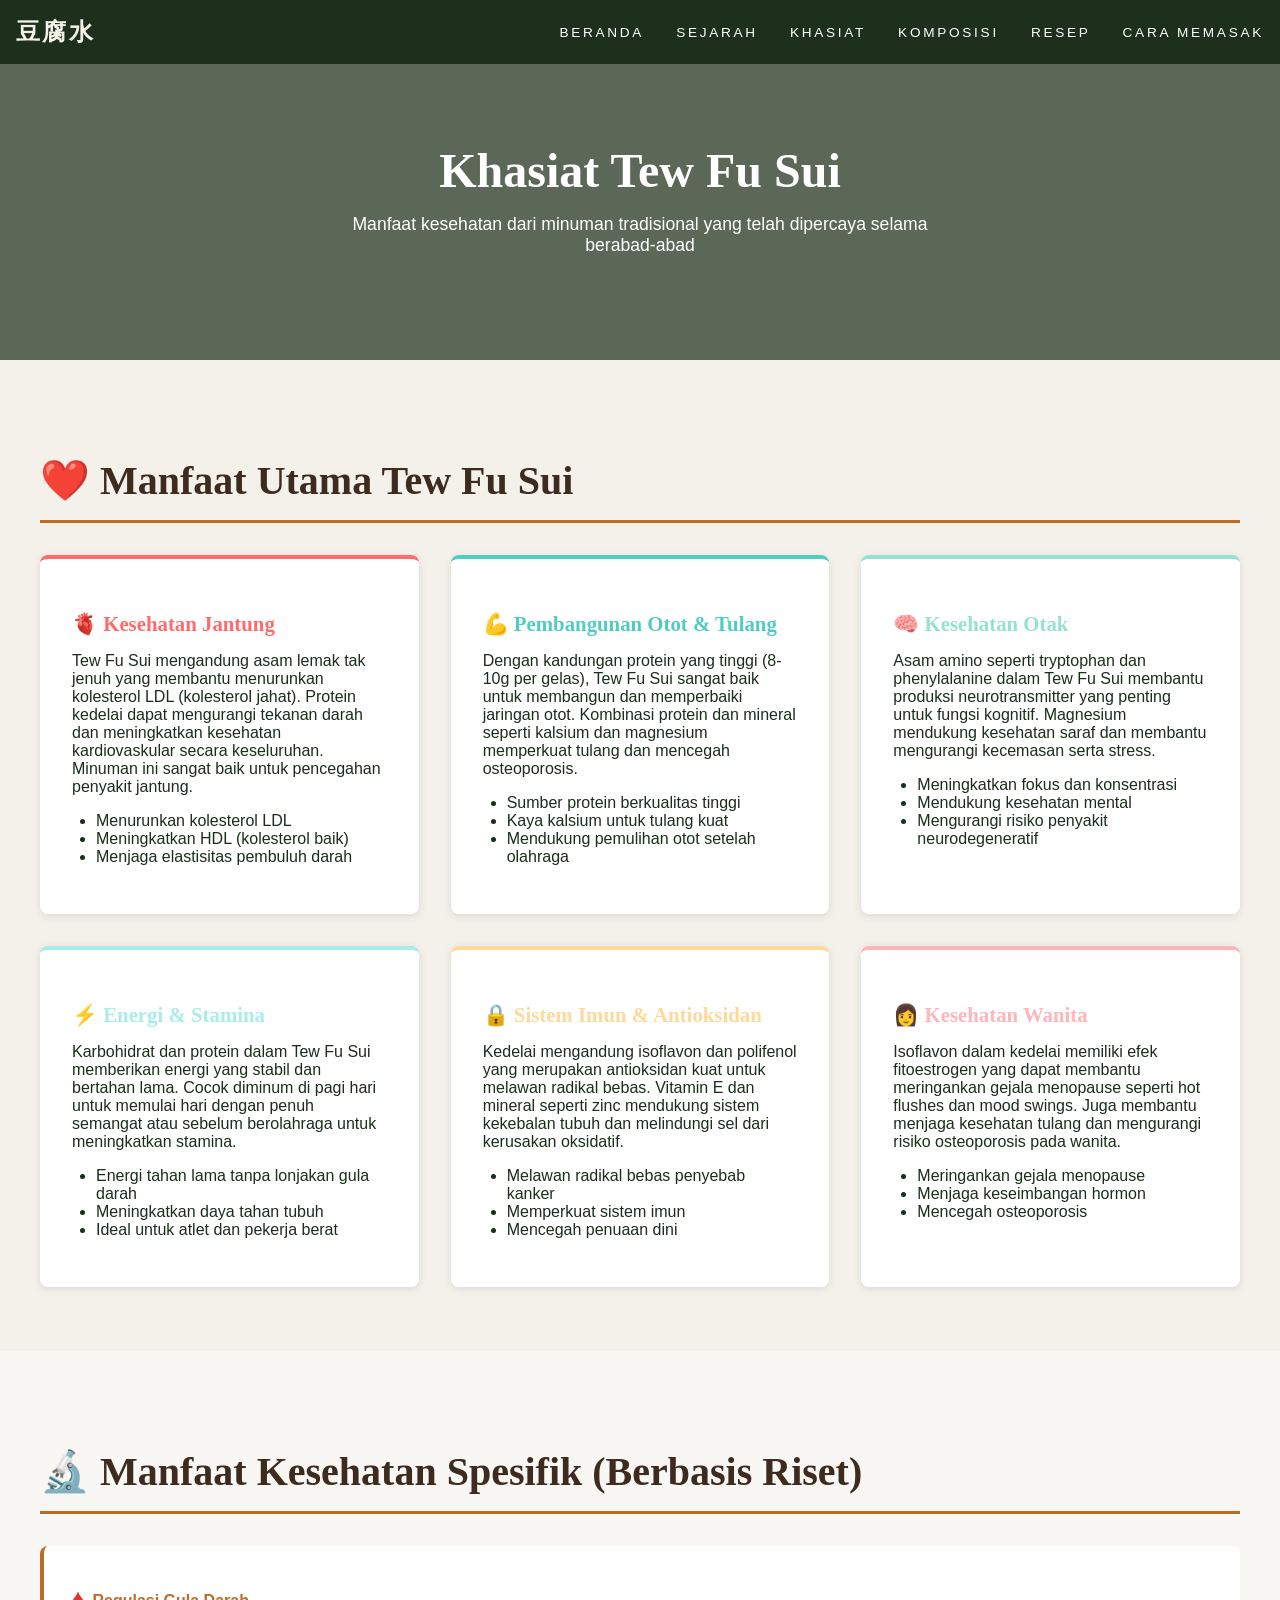
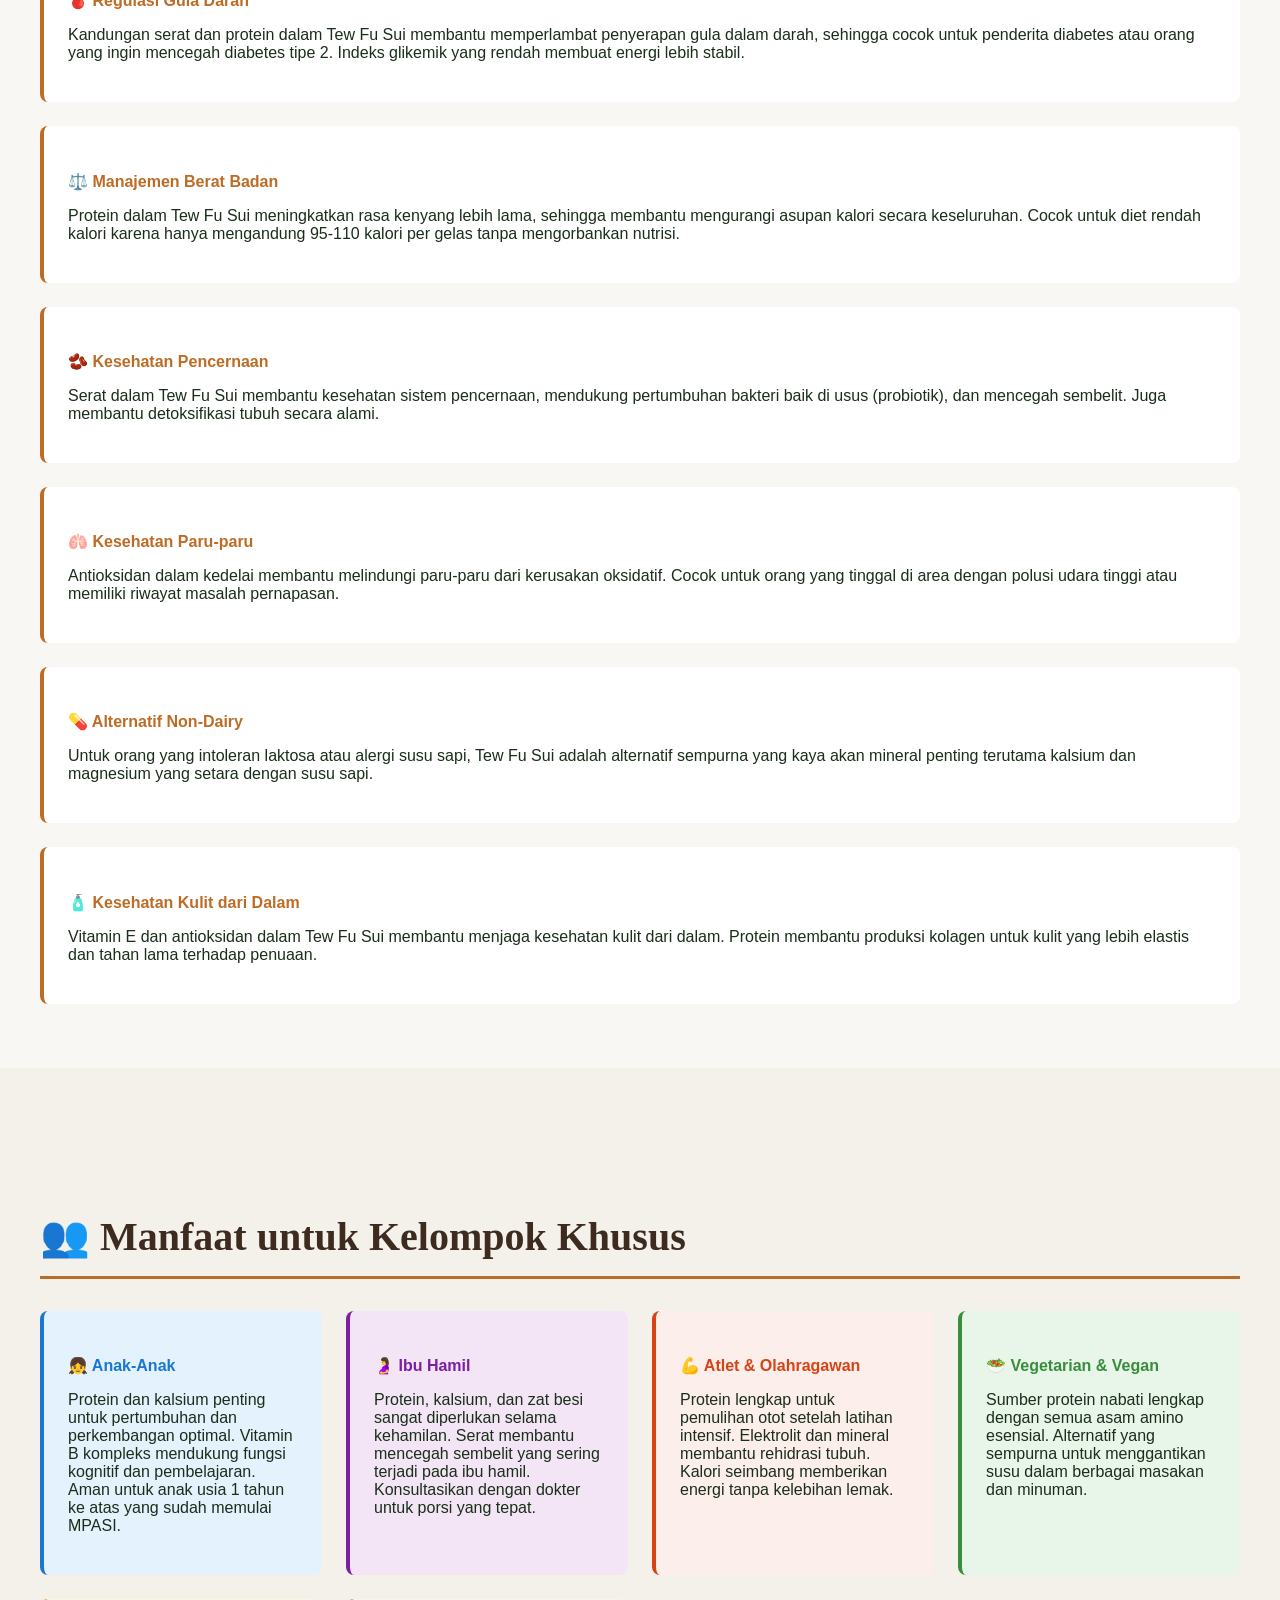
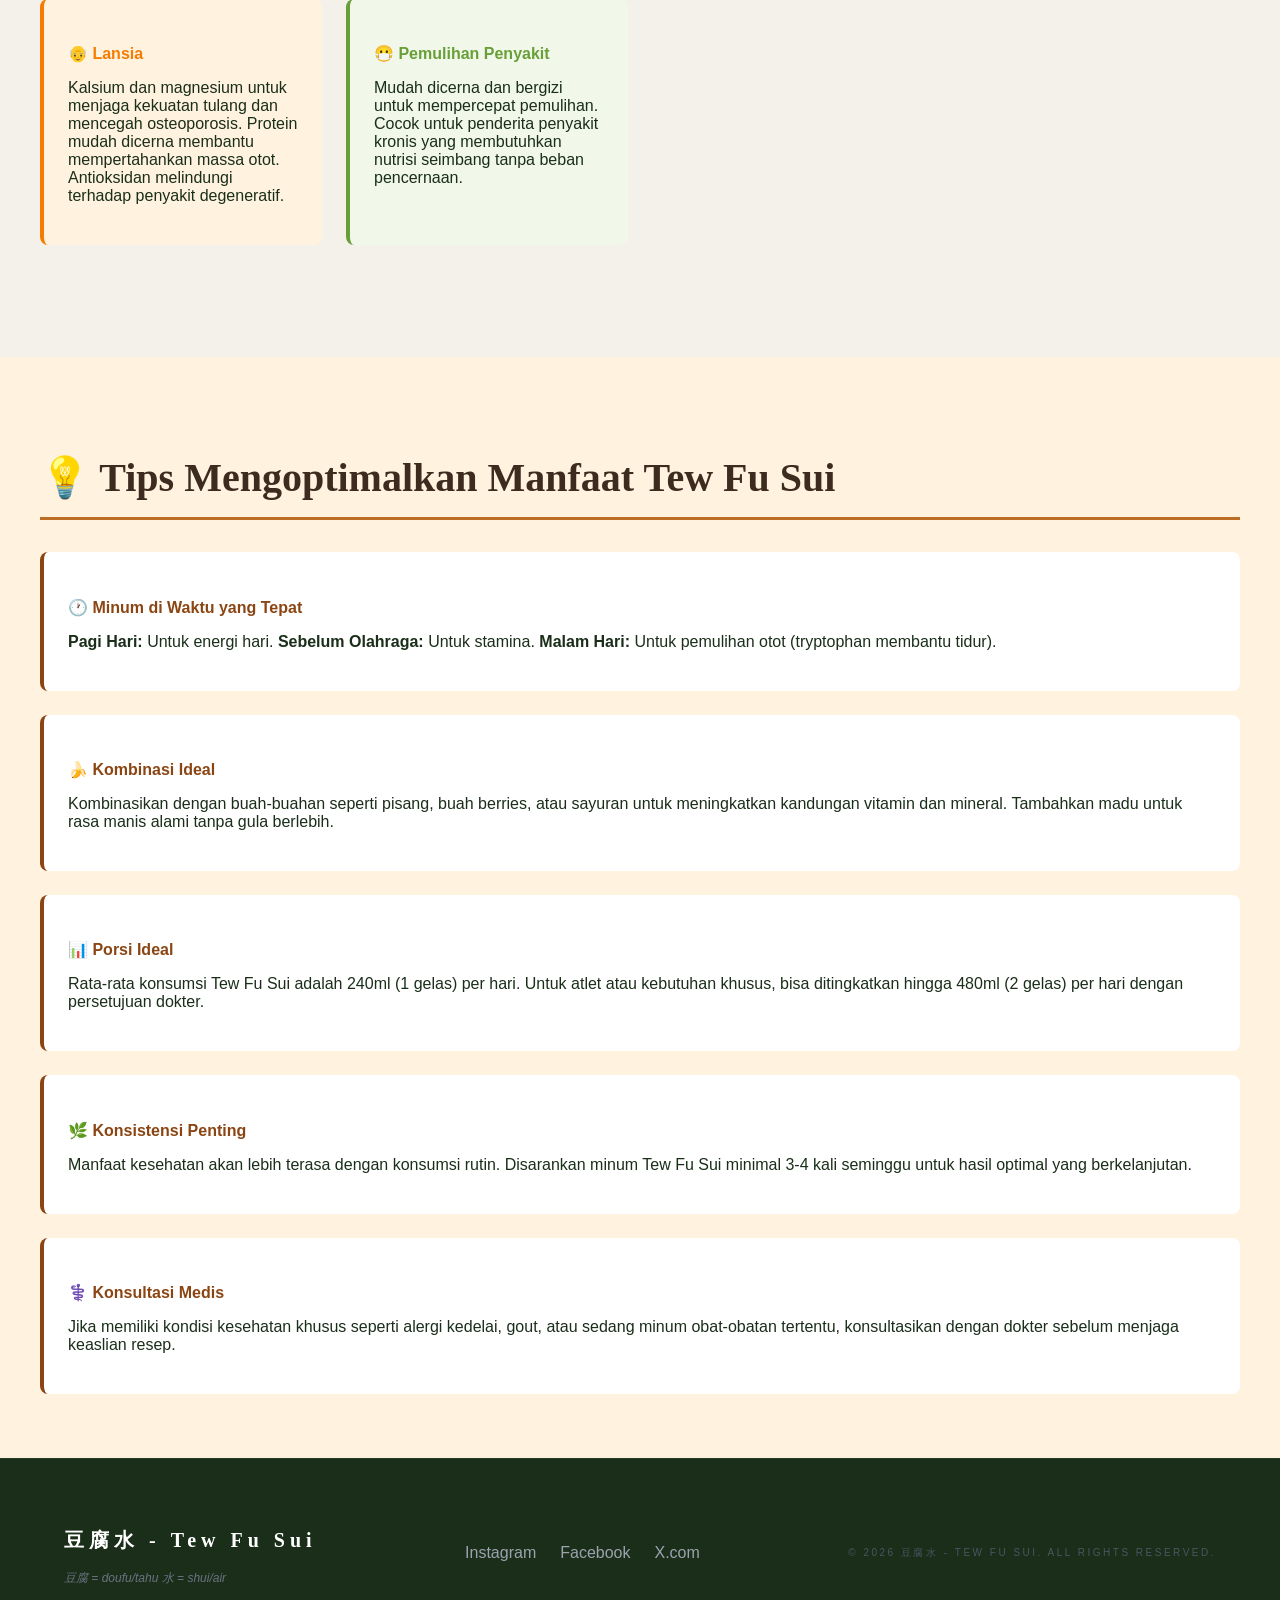
==== benefits.html @ 86255243 "full deploy baby!!! used ai information sources" ====
<!DOCTYPE html>
<html lang="id">
<head>
    <meta charset="UTF-8">
    <meta name="viewport" content="width=device-width, initial-scale=1.0">
    <title>Khasiat Tew Fu Sui - 豆腐水</title>
    <meta property="og:title" content="Khasiat Tew Fu Sui" />
    <meta property="og:type" content="website" />
    <meta property="og:url" content="https://tewfufa.page.gd/benefits.html" />
    <link rel="stylesheet" href="index.css">
    <style>
        :root {
            --forest-green: #1a2e1a;
            --paper-cream: #f4f1ea;
            --earth-brown: #3d2b1f;
            --accent-orange: #bc6c25;
        }

        body {
            font-family: 'Inter', sans-serif;
            background-color: var(--paper-cream);
            color: var(--forest-green);
            scroll-behavior: smooth;
        }

        h1, h2, h3, .serif {
            font-family: 'Playfair Display', serif;
        }

        .fade-in {
            animation: fadeIn 1.5s ease-out;
        }

        @keyframes fadeIn {
            from { opacity: 0; transform: translateY(20px); }
            to { opacity: 1; transform: translateY(0); }
        }

        ::-webkit-scrollbar {
            width: 8px;
        }
        ::-webkit-scrollbar-track {
            background: var(--paper-cream);
        }
        ::-webkit-scrollbar-thumb {
            background: var(--forest-green);
        }
    </style>
</head>
<body>

    <!-- Navigation -->
    <nav class="navbar">
        <div class="logo"><a href="index.html" style="color: #f4f1ea; text-decoration: none;">豆腐水</a></div>
        <div class="menu" id="menu">
            <a href="index.html" class="link">Beranda</a>
            <a href="history.html" class="link">Sejarah</a>
            <a href="benefits.html" class="link">Khasiat</a>
            <a href="composition.html" class="link">Komposisi</a>
            <a href="recipe.html" class="link">Resep</a>
            <a href="how-to-cook.html" class="link">Cara Memasak</a>
        </div>
    </nav>

    <!-- Page Title Section -->
    <section class="page-hero" style="background: linear-gradient(rgba(26, 46, 26, 0.7), rgba(26, 46, 26, 0.7)), url('https://images.unsplash.com/photo-1512621776951-a57141f2eefd?q=80&w=2000&auto=format&fit=crop'); background-size: cover; background-position: center; min-height: 40vh; display: flex; align-items: center; justify-content: center; color: white; text-align: center;">
        <div class="fade-in">
            <h1 class="page-title" style="font-size: 3rem; margin-bottom: 1rem;">Khasiat Tew Fu Sui</h1>
            <p style="font-size: 1.1rem; max-width: 600px; margin: 0 auto;">Manfaat kesehatan dari minuman tradisional yang telah dipercaya selama berabad-abad</p>
        </div>
    </section>

    <!-- Primary Benefits -->
    <section style="padding: 4rem 1.5rem; max-width: 1200px; margin: 0 auto;">
        <h2 style="font-size: 2.5rem; color: var(--earth-brown); border-bottom: 3px solid var(--accent-orange); padding-bottom: 1rem; margin-bottom: 2rem;">❤️ Manfaat Utama Tew Fu Sui</h2>
        
        <div style="display: grid; grid-template-columns: repeat(auto-fit, minmax(300px, 1fr)); gap: 2rem;">
            <div style="background: white; padding: 2rem; border-radius: 0.5rem; box-shadow: 0 2px 8px rgba(0,0,0,0.1); border-top: 4px solid #ff6b6b;">
                <h3 style="color: #ff6b6b; margin-bottom: 1rem; font-size: 1.3rem;">🫀 Kesehatan Jantung</h3>
                <p>Tew Fu Sui mengandung asam lemak tak jenuh yang membantu menurunkan kolesterol LDL (kolesterol jahat). Protein kedelai dapat mengurangi tekanan darah dan meningkatkan kesehatan kardiovaskular secara keseluruhan. Minuman ini sangat baik untuk pencegahan penyakit jantung.</p>
                <ul style="margin-top: 1rem; padding-left: 1.5rem;">
                    <li>Menurunkan kolesterol LDL</li>
                    <li>Meningkatkan HDL (kolesterol baik)</li>
                    <li>Menjaga elastisitas pembuluh darah</li>
                </ul>
            </div>

            <div style="background: white; padding: 2rem; border-radius: 0.5rem; box-shadow: 0 2px 8px rgba(0,0,0,0.1); border-top: 4px solid #4ecdc4;">
                <h3 style="color: #4ecdc4; margin-bottom: 1rem; font-size: 1.3rem;">💪 Pembangunan Otot & Tulang</h3>
                <p>Dengan kandungan protein yang tinggi (8-10g per gelas), Tew Fu Sui sangat baik untuk membangun dan memperbaiki jaringan otot. Kombinasi protein dan mineral seperti kalsium dan magnesium memperkuat tulang dan mencegah osteoporosis.</p>
                <ul style="margin-top: 1rem; padding-left: 1.5rem;">
                    <li>Sumber protein berkualitas tinggi</li>
                    <li>Kaya kalsium untuk tulang kuat</li>
                    <li>Mendukung pemulihan otot setelah olahraga</li>
                </ul>
            </div>

            <div style="background: white; padding: 2rem; border-radius: 0.5rem; box-shadow: 0 2px 8px rgba(0,0,0,0.1); border-top: 4px solid #95e1d3;">
                <h3 style="color: #95e1d3; margin-bottom: 1rem; font-size: 1.3rem;">🧠 Kesehatan Otak</h3>
                <p>Asam amino seperti tryptophan dan phenylalanine dalam Tew Fu Sui membantu produksi neurotransmitter yang penting untuk fungsi kognitif. Magnesium mendukung kesehatan saraf dan membantu mengurangi kecemasan serta stress.</p>
                <ul style="margin-top: 1rem; padding-left: 1.5rem;">
                    <li>Meningkatkan fokus dan konsentrasi</li>
                    <li>Mendukung kesehatan mental</li>
                    <li>Mengurangi risiko penyakit neurodegeneratif</li>
                </ul>
            </div>

            <div style="background: white; padding: 2rem; border-radius: 0.5rem; box-shadow: 0 2px 8px rgba(0,0,0,0.1); border-top: 4px solid #a8edea;">
                <h3 style="color: #a8edea; margin-bottom: 1rem; font-size: 1.3rem;">⚡ Energi & Stamina</h3>
                <p>Karbohidrat dan protein dalam Tew Fu Sui memberikan energi yang stabil dan bertahan lama. Cocok diminum di pagi hari untuk memulai hari dengan penuh semangat atau sebelum berolahraga untuk meningkatkan stamina.</p>
                <ul style="margin-top: 1rem; padding-left: 1.5rem;">
                    <li>Energi tahan lama tanpa lonjakan gula darah</li>
                    <li>Meningkatkan daya tahan tubuh</li>
                    <li>Ideal untuk atlet dan pekerja berat</li>
                </ul>
            </div>

            <div style="background: white; padding: 2rem; border-radius: 0.5rem; box-shadow: 0 2px 8px rgba(0,0,0,0.1); border-top: 4px solid #ffd89b;">
                <h3 style="color: #ffd89b; margin-bottom: 1rem; font-size: 1.3rem;">🔒 Sistem Imun & Antioksidan</h3>
                <p>Kedelai mengandung isoflavon dan polifenol yang merupakan antioksidan kuat untuk melawan radikal bebas. Vitamin E dan mineral seperti zinc mendukung sistem kekebalan tubuh dan melindungi sel dari kerusakan oksidatif.</p>
                <ul style="margin-top: 1rem; padding-left: 1.5rem;">
                    <li>Melawan radikal bebas penyebab kanker</li>
                    <li>Memperkuat sistem imun</li>
                    <li>Mencegah penuaan dini</li>
                </ul>
            </div>

            <div style="background: white; padding: 2rem; border-radius: 0.5rem; box-shadow: 0 2px 8px rgba(0,0,0,0.1); border-top: 4px solid #ffb6b9;">
                <h3 style="color: #ffb6b9; margin-bottom: 1rem; font-size: 1.3rem;">👩 Kesehatan Wanita</h3>
                <p>Isoflavon dalam kedelai memiliki efek fitoestrogen yang dapat membantu meringankan gejala menopause seperti hot flushes dan mood swings. Juga membantu menjaga kesehatan tulang dan mengurangi risiko osteoporosis pada wanita.</p>
                <ul style="margin-top: 1rem; padding-left: 1.5rem;">
                    <li>Meringankan gejala menopause</li>
                    <li>Menjaga keseimbangan hormon</li>
                    <li>Mencegah osteoporosis</li>
                </ul>
            </div>
        </div>
    </section>

    <!-- Manfaat Kesehatan Spesifik -->
    <section style="padding: 4rem 1.5rem; background-color: #f9f7f4;">
        <h2 style="font-size: 2.5rem; color: var(--earth-brown); border-bottom: 3px solid var(--accent-orange); padding-bottom: 1rem; margin-bottom: 2rem; max-width: 1200px; margin-left: auto; margin-right: auto;">🔬 Manfaat Kesehatan Spesifik (Berbasis Riset)</h2>
        
        <div style="max-width: 1200px; margin: 0 auto;">
            <div style="display: grid; gap: 1.5rem;">
                <div style="background: white; padding: 1.5rem; border-radius: 0.5rem; border-left: 4px solid var(--accent-orange);">
                    <h4 style="color: var(--accent-orange); margin-bottom: 0.5rem;">🩸 Regulasi Gula Darah</h4>
                    <p>Kandungan serat dan protein dalam Tew Fu Sui membantu memperlambat penyerapan gula dalam darah, sehingga cocok untuk penderita diabetes atau orang yang ingin mencegah diabetes tipe 2. Indeks glikemik yang rendah membuat energi lebih stabil.</p>
                </div>

                <div style="background: white; padding: 1.5rem; border-radius: 0.5rem; border-left: 4px solid var(--accent-orange);">
                    <h4 style="color: var(--accent-orange); margin-bottom: 0.5rem;">⚖️ Manajemen Berat Badan</h4>
                    <p>Protein dalam Tew Fu Sui meningkatkan rasa kenyang lebih lama, sehingga membantu mengurangi asupan kalori secara keseluruhan. Cocok untuk diet rendah kalori karena hanya mengandung 95-110 kalori per gelas tanpa mengorbankan nutrisi.</p>
                </div>

                <div style="background: white; padding: 1.5rem; border-radius: 0.5rem; border-left: 4px solid var(--accent-orange);">
                    <h4 style="color: var(--accent-orange); margin-bottom: 0.5rem;">🫘 Kesehatan Pencernaan</h4>
                    <p>Serat dalam Tew Fu Sui membantu kesehatan sistem pencernaan, mendukung pertumbuhan bakteri baik di usus (probiotik), dan mencegah sembelit. Juga membantu detoksifikasi tubuh secara alami.</p>
                </div>

                <div style="background: white; padding: 1.5rem; border-radius: 0.5rem; border-left: 4px solid var(--accent-orange);">
                    <h4 style="color: var(--accent-orange); margin-bottom: 0.5rem;">🫁 Kesehatan Paru-paru</h4>
                    <p>Antioksidan dalam kedelai membantu melindungi paru-paru dari kerusakan oksidatif. Cocok untuk orang yang tinggal di area dengan polusi udara tinggi atau memiliki riwayat masalah pernapasan.</p>
                </div>

                <div style="background: white; padding: 1.5rem; border-radius: 0.5rem; border-left: 4px solid var(--accent-orange);">
                    <h4 style="color: var(--accent-orange); margin-bottom: 0.5rem;">💊 Alternatif Non-Dairy</h4>
                    <p>Untuk orang yang intoleran laktosa atau alergi susu sapi, Tew Fu Sui adalah alternatif sempurna yang kaya akan mineral penting terutama kalsium dan magnesium yang setara dengan susu sapi.</p>
                </div>

                <div style="background: white; padding: 1.5rem; border-radius: 0.5rem; border-left: 4px solid var(--accent-orange);">
                    <h4 style="color: var(--accent-orange); margin-bottom: 0.5rem;">🧴 Kesehatan Kulit dari Dalam</h4>
                    <p>Vitamin E dan antioksidan dalam Tew Fu Sui membantu menjaga kesehatan kulit dari dalam. Protein membantu produksi kolagen untuk kulit yang lebih elastis dan tahan lama terhadap penuaan.</p>
                </div>
            </div>
        </div>
    </section>

    <!-- Untuk Kelompok Khusus -->
    <section style="padding: 4rem 1.5rem; max-width: 1200px; margin: 3rem auto;">
        <h2 style="font-size: 2.5rem; color: var(--earth-brown); border-bottom: 3px solid var(--accent-orange); padding-bottom: 1rem; margin-bottom: 2rem;">👥 Manfaat untuk Kelompok Khusus</h2>
        
        <div style="display: grid; grid-template-columns: repeat(auto-fit, minmax(280px, 1fr)); gap: 1.5rem;">
            <div style="background: #e3f2fd; padding: 1.5rem; border-radius: 0.5rem; border-left: 4px solid #1976d2;">
                <h4 style="color: #1976d2; margin-bottom: 0.5rem;">👧 Anak-Anak</h4>
                <p>Protein dan kalsium penting untuk pertumbuhan dan perkembangan optimal. Vitamin B kompleks mendukung fungsi kognitif dan pembelajaran. Aman untuk anak usia 1 tahun ke atas yang sudah memulai MPASI.</p>
            </div>

            <div style="background: #f3e5f5; padding: 1.5rem; border-radius: 0.5rem; border-left: 4px solid #7b1fa2;">
                <h4 style="color: #7b1fa2; margin-bottom: 0.5rem;">🤰 Ibu Hamil</h4>
                <p>Protein, kalsium, dan zat besi sangat diperlukan selama kehamilan. Serat membantu mencegah sembelit yang sering terjadi pada ibu hamil. Konsultasikan dengan dokter untuk porsi yang tepat.</p>
            </div>

            <div style="background: #fceeeb; padding: 1.5rem; border-radius: 0.5rem; border-left: 4px solid #d84315;">
                <h4 style="color: #d84315; margin-bottom: 0.5rem;">💪 Atlet & Olahragawan</h4>
                <p>Protein lengkap untuk pemulihan otot setelah latihan intensif. Elektrolit dan mineral membantu rehidrasi tubuh. Kalori seimbang memberikan energi tanpa kelebihan lemak.</p>
            </div>

            <div style="background: #e8f5e9; padding: 1.5rem; border-radius: 0.5rem; border-left: 4px solid #388e3c;">
                <h4 style="color: #388e3c; margin-bottom: 0.5rem;">🥗 Vegetarian & Vegan</h4>
                <p>Sumber protein nabati lengkap dengan semua asam amino esensial. Alternatif yang sempurna untuk menggantikan susu dalam berbagai masakan dan minuman.</p>
            </div>

            <div style="background: #fff3e0; padding: 1.5rem; border-radius: 0.5rem; border-left: 4px solid #f57c00;">
                <h4 style="color: #f57c00; margin-bottom: 0.5rem;">👴 Lansia</h4>
                <p>Kalsium dan magnesium untuk menjaga kekuatan tulang dan mencegah osteoporosis. Protein mudah dicerna membantu mempertahankan massa otot. Antioksidan melindungi terhadap penyakit degeneratif.</p>
            </div>

            <div style="background: #f1f8e9; padding: 1.5rem; border-radius: 0.5rem; border-left: 4px solid #689f38;">
                <h4 style="color: #689f38; margin-bottom: 0.5rem;">😷 Pemulihan Penyakit</h4>
                <p>Mudah dicerna dan bergizi untuk mempercepat pemulihan. Cocok untuk penderita penyakit kronis yang membutuhkan nutrisi seimbang tanpa beban pencernaan.</p>
            </div>
        </div>
    </section>

    <!-- Tips Mengoptimalkan Manfaat -->
    <section style="padding: 4rem 1.5rem; background-color: #fff3e0;">
        <h2 style="font-size: 2.5rem; color: var(--earth-brown); border-bottom: 3px solid var(--accent-orange); padding-bottom: 1rem; margin-bottom: 2rem; max-width: 1200px; margin-left: auto; margin-right: auto;">💡 Tips Mengoptimalkan Manfaat Tew Fu Sui</h2>
        
        <div style="max-width: 1200px; margin: 0 auto; display: grid; gap: 1.5rem;">
            <div style="background: white; padding: 1.5rem; border-radius: 0.5rem; border-left: 4px solid #8B4513;">
                <h4 style="color: #8B4513; margin-bottom: 0.5rem;">🕐 Minum di Waktu yang Tepat</h4>
                <p><strong>Pagi Hari:</strong> Untuk energi hari. <strong>Sebelum Olahraga:</strong> Untuk stamina. <strong>Malam Hari:</strong> Untuk pemulihan otot (tryptophan membantu tidur).</p>
            </div>

            <div style="background: white; padding: 1.5rem; border-radius: 0.5rem; border-left: 4px solid #8B4513;">
                <h4 style="color: #8B4513; margin-bottom: 0.5rem;">🍌 Kombinasi Ideal</h4>
                <p>Kombinasikan dengan buah-buahan seperti pisang, buah berries, atau sayuran untuk meningkatkan kandungan vitamin dan mineral. Tambahkan madu untuk rasa manis alami tanpa gula berlebih.</p>
            </div>

            <div style="background: white; padding: 1.5rem; border-radius: 0.5rem; border-left: 4px solid #8B4513;">
                <h4 style="color: #8B4513; margin-bottom: 0.5rem;">📊 Porsi Ideal</h4>
                <p>Rata-rata konsumsi Tew Fu Sui adalah 240ml (1 gelas) per hari. Untuk atlet atau kebutuhan khusus, bisa ditingkatkan hingga 480ml (2 gelas) per hari dengan persetujuan dokter.</p>
            </div>

            <div style="background: white; padding: 1.5rem; border-radius: 0.5rem; border-left: 4px solid #8B4513;">
                <h4 style="color: #8B4513; margin-bottom: 0.5rem;">🌿 Konsistensi Penting</h4>
                <p>Manfaat kesehatan akan lebih terasa dengan konsumsi rutin. Disarankan minum Tew Fu Sui minimal 3-4 kali seminggu untuk hasil optimal yang berkelanjutan.</p>
            </div>

            <div style="background: white; padding: 1.5rem; border-radius: 0.5rem; border-left: 4px solid #8B4513;">
                <h4 style="color: #8B4513; margin-bottom: 0.5rem;">⚕️ Konsultasi Medis</h4>
                <p>Jika memiliki kondisi kesehatan khusus seperti alergi kedelai, gout, atau sedang minum obat-obatan tertentu, konsultasikan dengan dokter sebelum menjaga keaslian resep.</p>
            </div>
        </div>
    </section>

    <!-- Footer -->
    <footer class="footer">
        <div class="footer-container">
            <div class="footer-left">
                <h3 class="footer-title">豆腐水 - Tew Fu Sui</h3>
                <p class="footer-desc">豆腐 = doufu/tahu 水 = shui/air</p>
            </div>
            <div class="footer-links">
                <a href="#" class="footer-link">Instagram</a>
                <a href="#" class="footer-link">Facebook</a>
                <a href="#" class="footer-link">X.com</a>
            </div>
            <div class="footer-copyright">
                &copy; 2026 豆腐水 - Tew Fu Sui. All Rights Reserved.
            </div>
        </div>
    </footer>

</body>
</html>
---- index.css ----
:root {
  --forest-green: #1a2e1a;
  --paper-cream: #f4f1ea;
  --earth-brown: #3d2b1f;
  --accent-orange: #bc6c25;
}

body {
  font-family: sans-serif;
  background-color: var(--paper-cream);
  color: var(--forest-green);
  scroll-behavior: smooth;
  margin: 0;
  padding: 0;
  scroll-padding-top: 8rem;
}

.serif {
  font-family: serif;
}

.fade-in {
  animation: fadeIn 1.5s ease-out;
}

@keyframes fadeIn {
  from { opacity: 0; transform: translateY(20px); }
  to { opacity: 1; transform: translateY(0); }
}

/* Custom Scrollbar */
::-webkit-scrollbar {
  width: 8px;
}
::-webkit-scrollbar-track {
  background: var(--paper-cream);
}
::-webkit-scrollbar-thumb {
  background: var(--forest-green);
}

/* Navbar */
.navbar {
  display: flex;
  position: fixed;
  width: 100%;
  z-index: 50;
  background: rgba(26, 46, 26, 0.95);
  backdrop-filter: blur(10px);
  color: white;
  padding: 1rem 1.5rem;
  flex-direction: column;
  align-items: center;
  box-sizing: border-box;
}

@media (min-width: 768px) {
  .navbar {
    flex-direction: row;
    justify-content: space-between;
    padding: 1rem 1rem;
    align-items: center;
  }
}

.logo {
  font-size: 1.5rem;
  font-weight: bold;
  font-family: serif;
  letter-spacing: 0.1em;
  color: #f4f1ea;
  margin-bottom: 0.5rem;
}

@media (min-width: 768px) {
  .logo {
    margin-bottom: 0;
  }
}

.menu {
  display: flex;
  flex-direction: row;
  gap: 1.5rem;
  text-transform: uppercase;
  font-size: 0.75rem;
  letter-spacing: 0.1em;
  align-items: center;
}

.menu a {
  text-align: center;
}

@media (min-width: 768px) {
  .menu {
    gap: 2rem;
    font-size: 0.85rem;
    letter-spacing: 0.2em;
  }
}

.link {
  color: white;
  transition: color 0.3s ease, text-shadow 0.3s ease;
  text-decoration: none;
  position: relative;
}

.link:hover {
  color: #bc6c25;
}

.link:focus {
  outline: 2px solid #bc6c25;
  outline-offset: 2px;
}

/* Hero */
.hero {
  background-image: linear-gradient(rgba(0,0,0,0.5), rgba(0,0,0,0.5)), url('[data-uri]');
  background-attachment: fixed;
  background-position: center;
  background-repeat: no-repeat;
  background-size: cover;
  height: 100vh;
  display: flex;
  align-items: center;
  justify-content: center;
  text-align: center;
  color: white;
  padding: 0 1rem;
}

.hero-subtitle {
  text-transform: uppercase;
  letter-spacing: 0.3em;
  font-size: 0.875rem;
  margin-bottom: 1rem;
  display: block;
}

.hero-title {
  font-size: 2.5rem;
  margin-bottom: 1.5rem;
  margin-top: 1rem;
}

@media (min-width: 768px) {
  .hero-title {
    font-size: 6rem;
  }
}

.hero-desc {
  max-width: 36rem;
  margin: 0 auto;
  font-size: 1.125rem;
  font-weight: 300;
  font-style: italic;
}

.hero-btn {
  margin-top: 2.5rem;
  display: inline-block;
  padding: 1rem 2.5rem;
  border: 2px solid white;
  color: white;
  text-transform: uppercase;
  font-size: 0.75rem;
  letter-spacing: 0.25em;
  font-weight: bold;
  transition: all 0.3s ease;
  cursor: pointer;
  background-color: transparent;
  text-decoration: none;
}

.hero-btn:hover {
  background-color: #bc6c25;
  border-color: #bc6c25;
  color: white;
  transform: translateY(-2px);
  box-shadow: 0 4px 15px rgba(0, 0, 0, 0.3);
}

.hero-btn:focus {
  outline: 2px solid #bc6c25;
  outline-offset: 3px;
}

/* About */
.about-section {
  padding: 6rem 1.5rem;
  display: grid;
  gap: 4rem;
  align-items: center;
}

@media (min-width: 768px) {
  .about-section {
    padding: 6rem 6rem;
    grid-template-columns: 1fr 1fr;
  }
}

.about-subtitle {
  color: #bc6c25;
  text-transform: uppercase;
  letter-spacing: 0.25em;
  font-size: 0.875rem;
  font-weight: bold;
}

.about-title {
  font-size: 2.25rem;
  margin: 1.5rem 0;
  line-height: 1.25;
}

@media (min-width: 768px) {
  .about-title {
    font-size: 3rem;
  }
}

.about-text {
  color: #374151;
  line-height: 1.625;
  margin-bottom: 1.5rem;
}

.about-image {
  position: relative;
}

.about-img {
  border-radius: 0.5rem;
  box-shadow: 0 25px 50px -12px rgba(0, 0, 0, 0.25);
  position: relative;
  z-index: 10;
  width: 100%;
  display: block;
  max-width: 100%;
  height: auto;
}

.about-img-border {
  position: absolute;
  bottom: -.5rem;
  left: -.2rem;
  width: 102%;
  height: 105%;
  border: 2px solid #bc6c25;
  border-radius: 0.5rem;
  z-index: -1;
}

/* Menu */
.menu-section {
  padding: 6rem 1.5rem;
  background-color: #1a2e1a;
  color: #f4f1ea;
}

.menu-header {
  text-align: center;
  margin-bottom: 4rem;
}

.menu-title {
  font-size: 2.25rem;
  margin-bottom: 1rem;
}

@media (min-width: 768px) {
  .menu-title {
    font-size: 3rem;
  }
}

.menu-title-line {
  width: 6rem;
  height: 0.25rem;
  background-color: #bc6c25;
  margin: 0 auto;
}

.menu-grid {
  max-width: 72rem;
  margin: 0 auto;
  padding: 0 1.5rem;
  display: grid;
  gap: 2.5rem;
}

@media (min-width: 768px) {
  .menu-grid {
    grid-template-columns: repeat(3, 1fr);
  }
}

.menu-card {
  background-color: #243a24;
  padding: 1rem;
  border-radius: 0.75rem;
  box-shadow: 0 10px 15px -3px rgba(0, 0, 0, 0.1), 0 4px 6px -2px rgba(0, 0, 0, 0.05);
  transition: transform 0.3s ease;
  border: 1px solid rgba(26, 46, 26, 0.1);
}

.menu-card:hover {
  transform: translateY(-10px);
}

.menu-img {
  width: 100%;
  height: 16rem;
  object-fit: cover;
  border-radius: 0.5rem;
  margin-bottom: 1.5rem;
}

.menu-item-title {
  font-size: 1.5rem;
  margin-bottom: 0.5rem;
}

.menu-item-desc {
  color: #9ca3af;
  font-size: 0.875rem;
  margin-bottom: 1rem;
  font-style: italic;
}

.menu-item-price {
  color: #bc6c25;
  font-weight: bold;
}

/* Reservation */
.reservation-section {
  padding: 6rem 1.5rem;
}

.reservation-container {
  max-width: 56rem;
  margin: 0 auto;
  background-color: white;
  border-radius: 1.5rem;
  box-shadow: 0 25px 50px -12px rgba(0, 0, 0, 0.25);
  overflow: hidden;
  display: flex;
  flex-direction: column;
}

@media (min-width: 768px) {
  .reservation-container {
    flex-direction: row;
  }
}

.reservation-left {
  background-color: #3d2b1f;
  padding: 3rem;
  color: white;
  display: flex;
  flex-direction: column;
  justify-content: center;
}

@media (min-width: 768px) {
  .reservation-left {
    width: 50%;
  }
}

.reservation-title {
  font-size: 2.25rem;
  margin-bottom: 1.5rem;
}

.reservation-desc {
  margin-bottom: 2rem;
  font-weight: 300;
  line-height: 1.625;
}

.reservation-info {
  font-size: 0.875rem;
  display: flex;
  flex-direction: column;
  gap: 0.5rem;
  text-transform: uppercase;
  letter-spacing: 0.25em;
  opacity: 0.7;
}

.reservation-info p {
  margin: 0;
}

.reservation-right {
  padding: 3rem;
  background-color: #f4f1ea;
}

@media (min-width: 768px) {
  .reservation-right {
    width: 50%;
  }
}

.reservation-form {
  display: flex;
  flex-direction: column;
  gap: 1rem;
}

.form-group {
  display: flex;
  flex-direction: column;
}

.form-label {
  font-size: 0.75rem;
  text-transform: uppercase;
  font-weight: bold;
  margin-bottom: 0.25rem;
}

.form-input, .form-select {
  width: 100%;
  padding: 0.75rem;
  background-color: transparent;
  border-bottom: 1px solid #d1d5db;
  outline: none;
  transition: border-color 0.3s;
}

.form-input:focus, .form-select:focus {
  border-color: #bc6c25;
}

.form-row {
  display: grid;
  grid-template-columns: 1fr 1fr;
  gap: 1rem;
}

.form-btn {
  width: 100%;
  background-color: #bc6c25;
  color: white;
  padding: 1rem;
  border-radius: 0.5rem;
  margin-top: 1.5rem;
  transition: background-color 0.3s ease, transform 0.2s ease;
  text-transform: uppercase;
  letter-spacing: 0.25em;
  font-weight: bold;
  font-size: 0.875rem;
  border: none;
  cursor: pointer;
}

.form-btn:hover {
  background-color: #a65d1d;
  transform: translateY(-2px);
}

.form-btn:focus {
  outline: 2px solid #f4f1ea;
  outline-offset: 2px;
}

/* Footer */
.footer {
  background-color: #1a2e1a;
  color: white;
  padding: 3rem 1.5rem;
  border-top: 1px solid #243a24;
}

.footer-container {
  max-width: 72rem;
  margin: 0 auto;
  display: flex;
  flex-direction: column;
  justify-content: space-between;
  align-items: center;
  text-align: center;
}

@media (min-width: 768px) {
  .footer-container {
    flex-direction: row;
    text-align: left;
  }
}

.footer-left {
  margin-bottom: 2rem;
}

@media (min-width: 768px) {
  .footer-left {
    margin-bottom: 0;
  }
}

.footer-title {
  font-size: 1.25rem;
  font-family: serif;
  letter-spacing: 0.25em;
  margin-bottom: 1rem;
}

.footer-desc {
  font-size: 0.75rem;
  color: #6b7280;
  font-style: italic;
  max-width: 20rem;
}

.footer-links {
  display: flex;
  gap: 1.5rem;
}

.footer-link {
  color: #9ca3af;
  transition: color 0.3s ease;
  text-decoration: none;
}

.footer-link:hover {
  color: #bc6c25;
}

.footer-link:focus {
  outline: 2px solid #bc6c25;
  outline-offset: 2px;
}

.footer-copyright {
  margin-top: 2rem;
  font-size: 10px;
  text-transform: uppercase;
  letter-spacing: 0.25em;
  color: #4b5563;
}

@media (min-width: 768px) {
  .footer-copyright {
    margin-top: 0;
  }
}
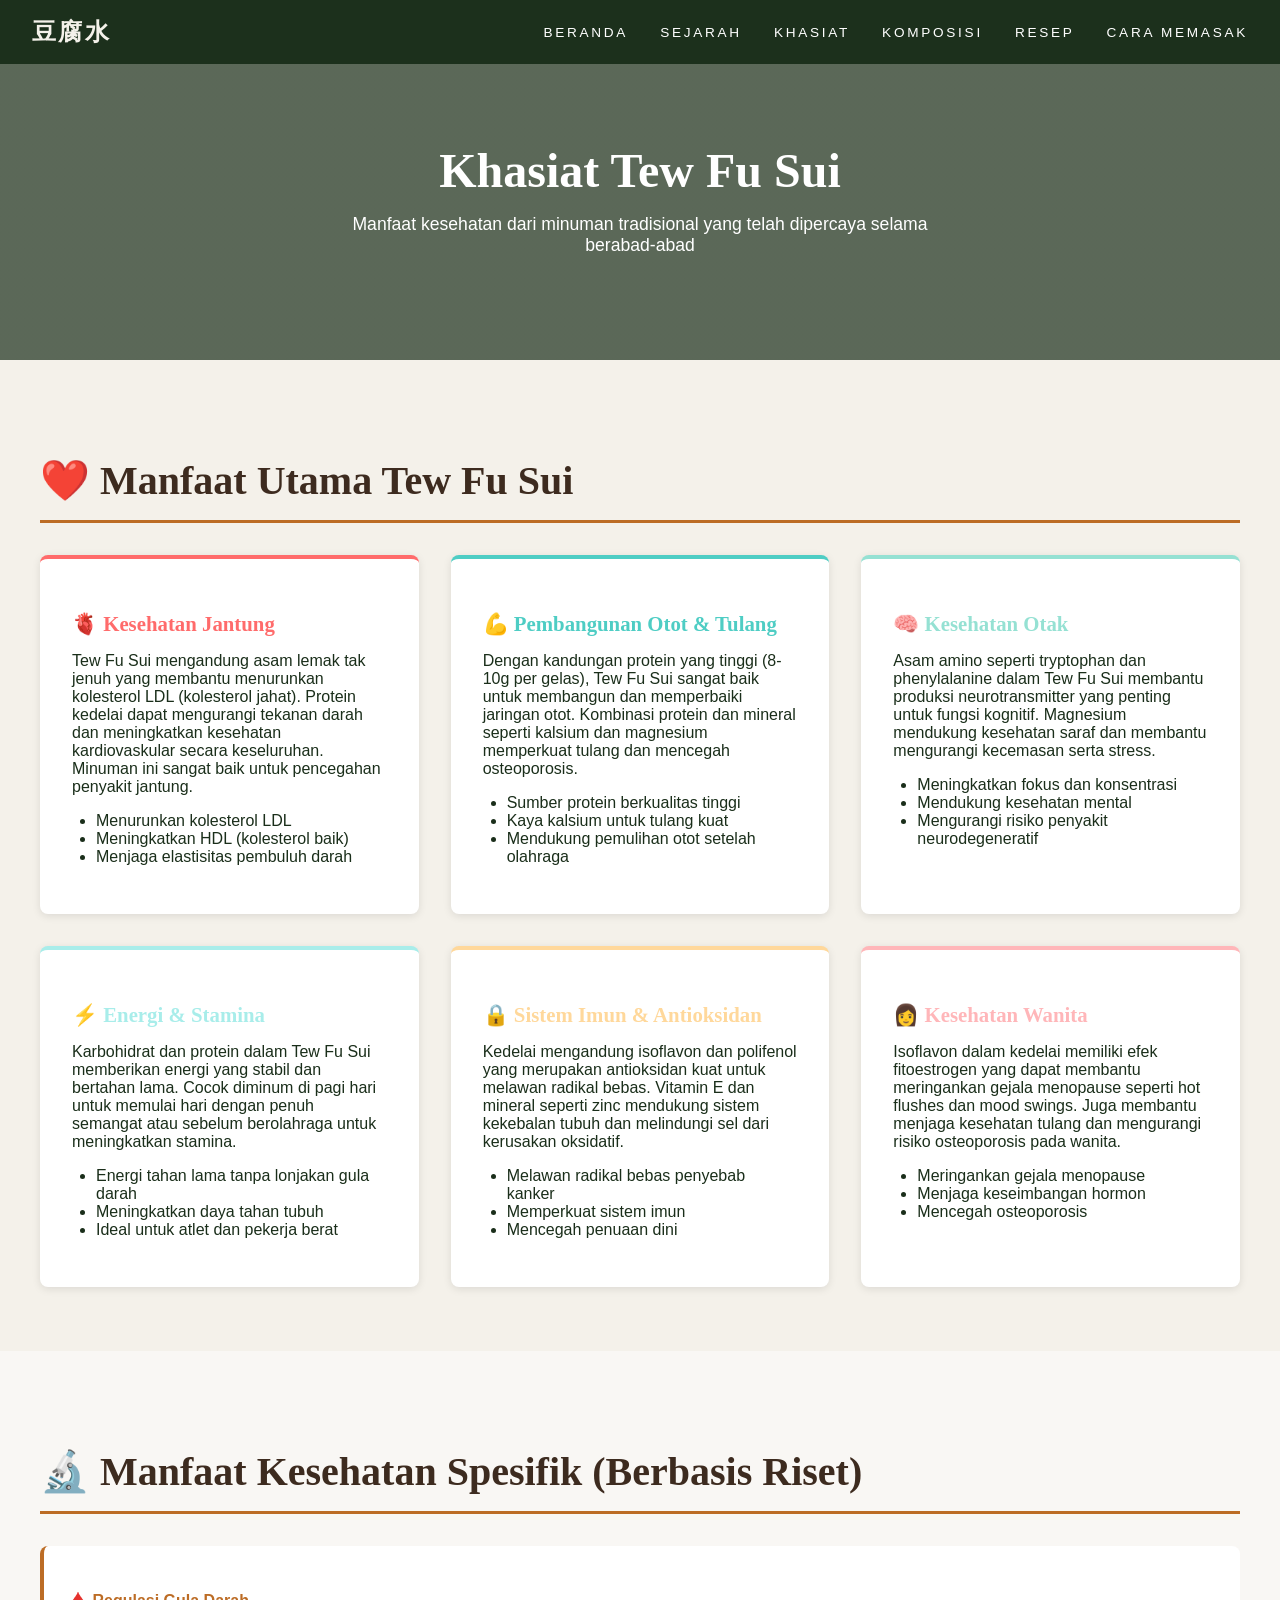
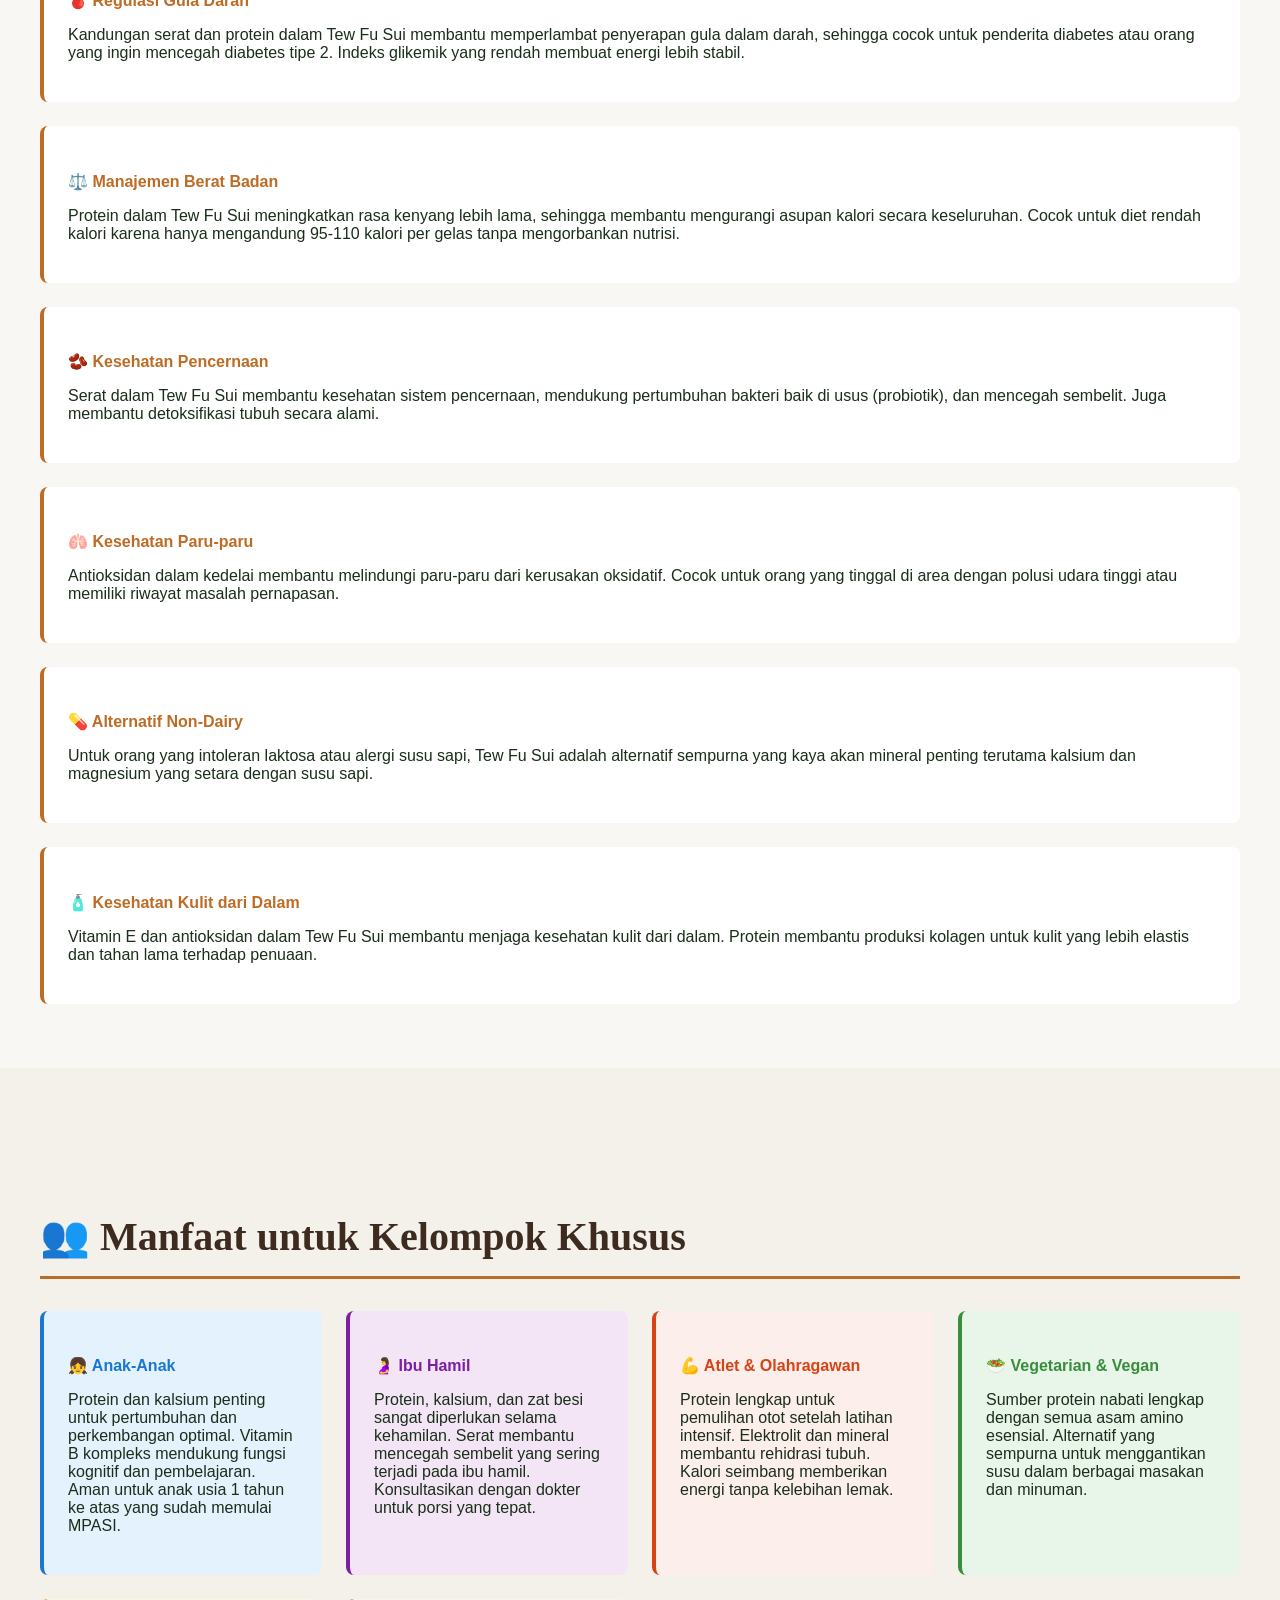
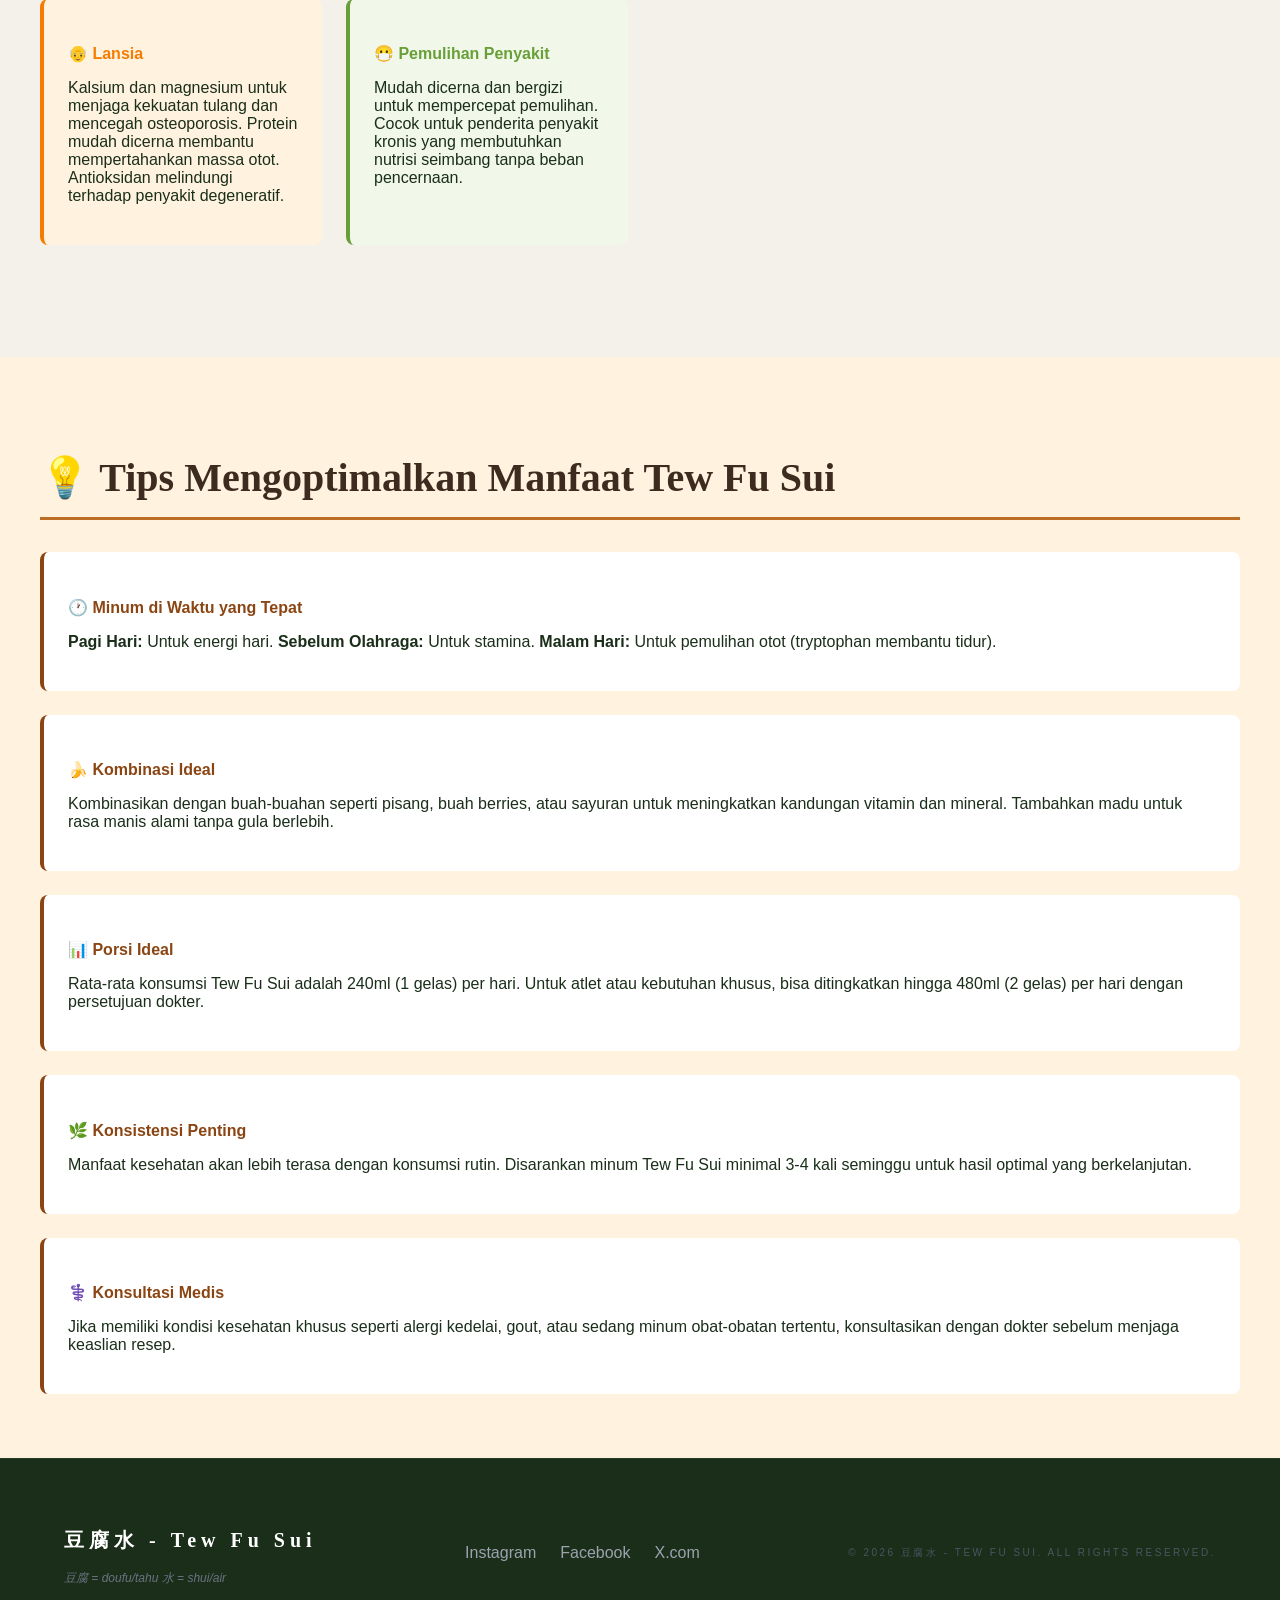
==== commit 46a953d4: "fix mobile navbar" ====
--- a/benefits.html
+++ b/benefits.html
@@ -51,16 +51,41 @@
 
     <!-- Navigation -->
     <nav class="navbar">
-        <div class="logo"><a href="index.html" style="color: #f4f1ea; text-decoration: none;">豆腐水</a></div>
-        <div class="menu" id="menu">
-            <a href="index.html" class="link">Beranda</a>
-            <a href="history.html" class="link">Sejarah</a>
-            <a href="benefits.html" class="link">Khasiat</a>
-            <a href="composition.html" class="link">Komposisi</a>
-            <a href="recipe.html" class="link">Resep</a>
-            <a href="how-to-cook.html" class="link">Cara Memasak</a>
+        <div class="navbar-container">
+            <div class="logo"><a href="index.html" style="color: #f4f1ea; text-decoration: none;">豆腐水</a></div>
+            <button class="hamburger" id="hamburger">
+                <span></span>
+                <span></span>
+                <span></span>
+            </button>
+            <div class="menu" id="menu">
+                <a href="index.html" class="link">Beranda</a>
+                <a href="history.html" class="link">Sejarah</a>
+                <a href="benefits.html" class="link">Khasiat</a>
+                <a href="composition.html" class="link">Komposisi</a>
+                <a href="recipe.html" class="link">Resep</a>
+                <a href="how-to-cook.html" class="link">Cara Memasak</a>
+            </div>
         </div>
     </nav>
+
+    <script>
+        const hamburger = document.getElementById('hamburger');
+        const menu = document.getElementById('menu');
+        const navLinks = document.querySelectorAll('.menu .link');
+
+        hamburger.addEventListener('click', () => {
+            hamburger.classList.toggle('active');
+            menu.classList.toggle('active');
+        });
+
+        navLinks.forEach(link => {
+            link.addEventListener('click', () => {
+                hamburger.classList.remove('active');
+                menu.classList.remove('active');
+            });
+        });
+    </script>
 
     <!-- Page Title Section -->
     <section class="page-hero" style="background: linear-gradient(rgba(26, 46, 26, 0.7), rgba(26, 46, 26, 0.7)), url('https://images.unsplash.com/photo-1512621776951-a57141f2eefd?q=80&w=2000&auto=format&fit=crop'); background-size: cover; background-position: center; min-height: 40vh; display: flex; align-items: center; justify-content: center; color: white; text-align: center;">
--- a/index.css
+++ b/index.css
@@ -48,19 +48,18 @@
   background: rgba(26, 46, 26, 0.95);
   backdrop-filter: blur(10px);
   color: white;
+  padding: 0;
+  box-sizing: border-box;
+  top: 0;
+}
+
+.navbar-container {
+  display: flex;
+  justify-content: space-between;
+  align-items: center;
+  width: 100%;
   padding: 1rem 1.5rem;
-  flex-direction: column;
-  align-items: center;
   box-sizing: border-box;
-}
-
-@media (min-width: 768px) {
-  .navbar {
-    flex-direction: row;
-    justify-content: space-between;
-    padding: 1rem 1rem;
-    align-items: center;
-  }
 }
 
 .logo {
@@ -69,35 +68,63 @@
   font-family: serif;
   letter-spacing: 0.1em;
   color: #f4f1ea;
-  margin-bottom: 0.5rem;
-}
-
-@media (min-width: 768px) {
-  .logo {
-    margin-bottom: 0;
-  }
-}
-
+  margin: 0;
+  flex-shrink: 0;
+}
+
+.logo a {
+  color: #f4f1ea;
+  text-decoration: none;
+}
+
+/* Hamburger Menu */
+.hamburger {
+  display: none;
+  flex-direction: column;
+  background: none;
+  border: none;
+  cursor: pointer;
+  padding: 0;
+  margin: 0;
+  width: 30px;
+  height: 24px;
+  justify-content: space-between;
+}
+
+.hamburger span {
+  display: block;
+  width: 100%;
+  height: 3px;
+  background-color: #f4f1ea;
+  border-radius: 2px;
+  transition: all 0.3s ease;
+}
+
+.hamburger.active span:nth-child(1) {
+  transform: rotate(45deg) translate(8px, 8px);
+}
+
+.hamburger.active span:nth-child(2) {
+  opacity: 0;
+}
+
+.hamburger.active span:nth-child(3) {
+  transform: rotate(-45deg) translate(7px, -7px);
+}
+
+/* Menu */
 .menu {
   display: flex;
   flex-direction: row;
-  gap: 1.5rem;
-  text-transform: uppercase;
-  font-size: 0.75rem;
-  letter-spacing: 0.1em;
+  gap: 2rem;
+  text-transform: uppercase;
+  font-size: 0.85rem;
+  letter-spacing: 0.2em;
   align-items: center;
 }
 
 .menu a {
   text-align: center;
-}
-
-@media (min-width: 768px) {
-  .menu {
-    gap: 2rem;
-    font-size: 0.85rem;
-    letter-spacing: 0.2em;
-  }
 }
 
 .link {
@@ -114,6 +141,70 @@
 .link:focus {
   outline: 2px solid #bc6c25;
   outline-offset: 2px;
+}
+
+/* Mobile Responsive */
+@media (max-width: 767px) {
+  .hamburger {
+    display: flex;
+  }
+
+  .navbar-container {
+    padding: 1rem 1rem;
+  }
+
+  .logo {
+    font-size: 1.2rem;
+  }
+
+  .menu {
+    display: none;
+    position: absolute;
+    top: 100%;
+    left: 0;
+    right: 0;
+    flex-direction: column;
+    background: rgba(26, 46, 26, 0.98);
+    backdrop-filter: blur(10px);
+    gap: 0;
+    text-transform: uppercase;
+    font-size: 0.75rem;
+    letter-spacing: 0.1em;
+    padding: 1rem 0;
+    margin: 0;
+  }
+
+  .menu.active {
+    display: flex;
+  }
+
+  .menu a {
+    display: block;
+    padding: 1rem 1.5rem;
+    width: 100%;
+    box-sizing: border-box;
+    border-bottom: 1px solid rgba(255, 255, 255, 0.1);
+    text-align: left;
+  }
+
+  .menu a:last-child {
+    border-bottom: none;
+  }
+
+  .menu a:hover {
+    background-color: rgba(188, 108, 37, 0.2);
+  }
+}
+
+@media (min-width: 768px) {
+  .navbar-container {
+    justify-content: space-between;
+    padding: 1rem 2rem;
+  }
+
+  .menu {
+    display: flex;
+  }
 }
 
 /* Hero */
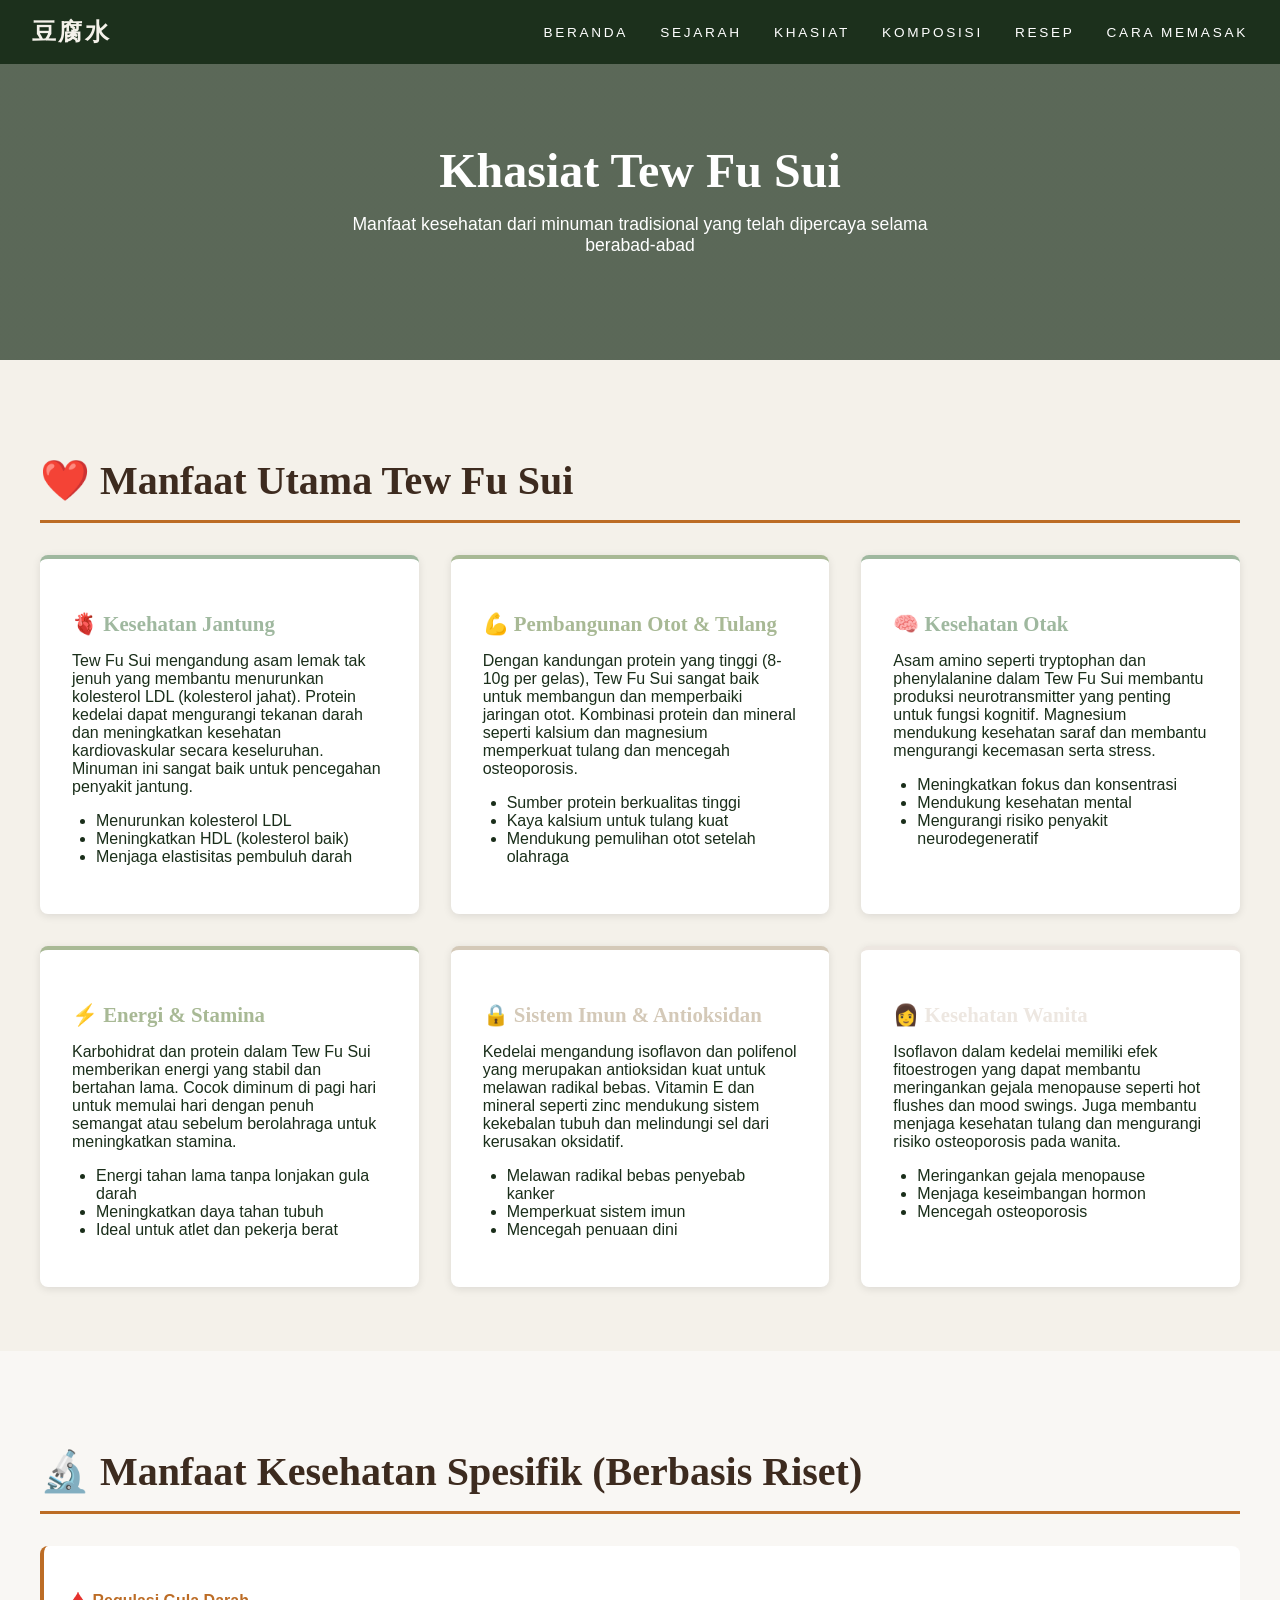
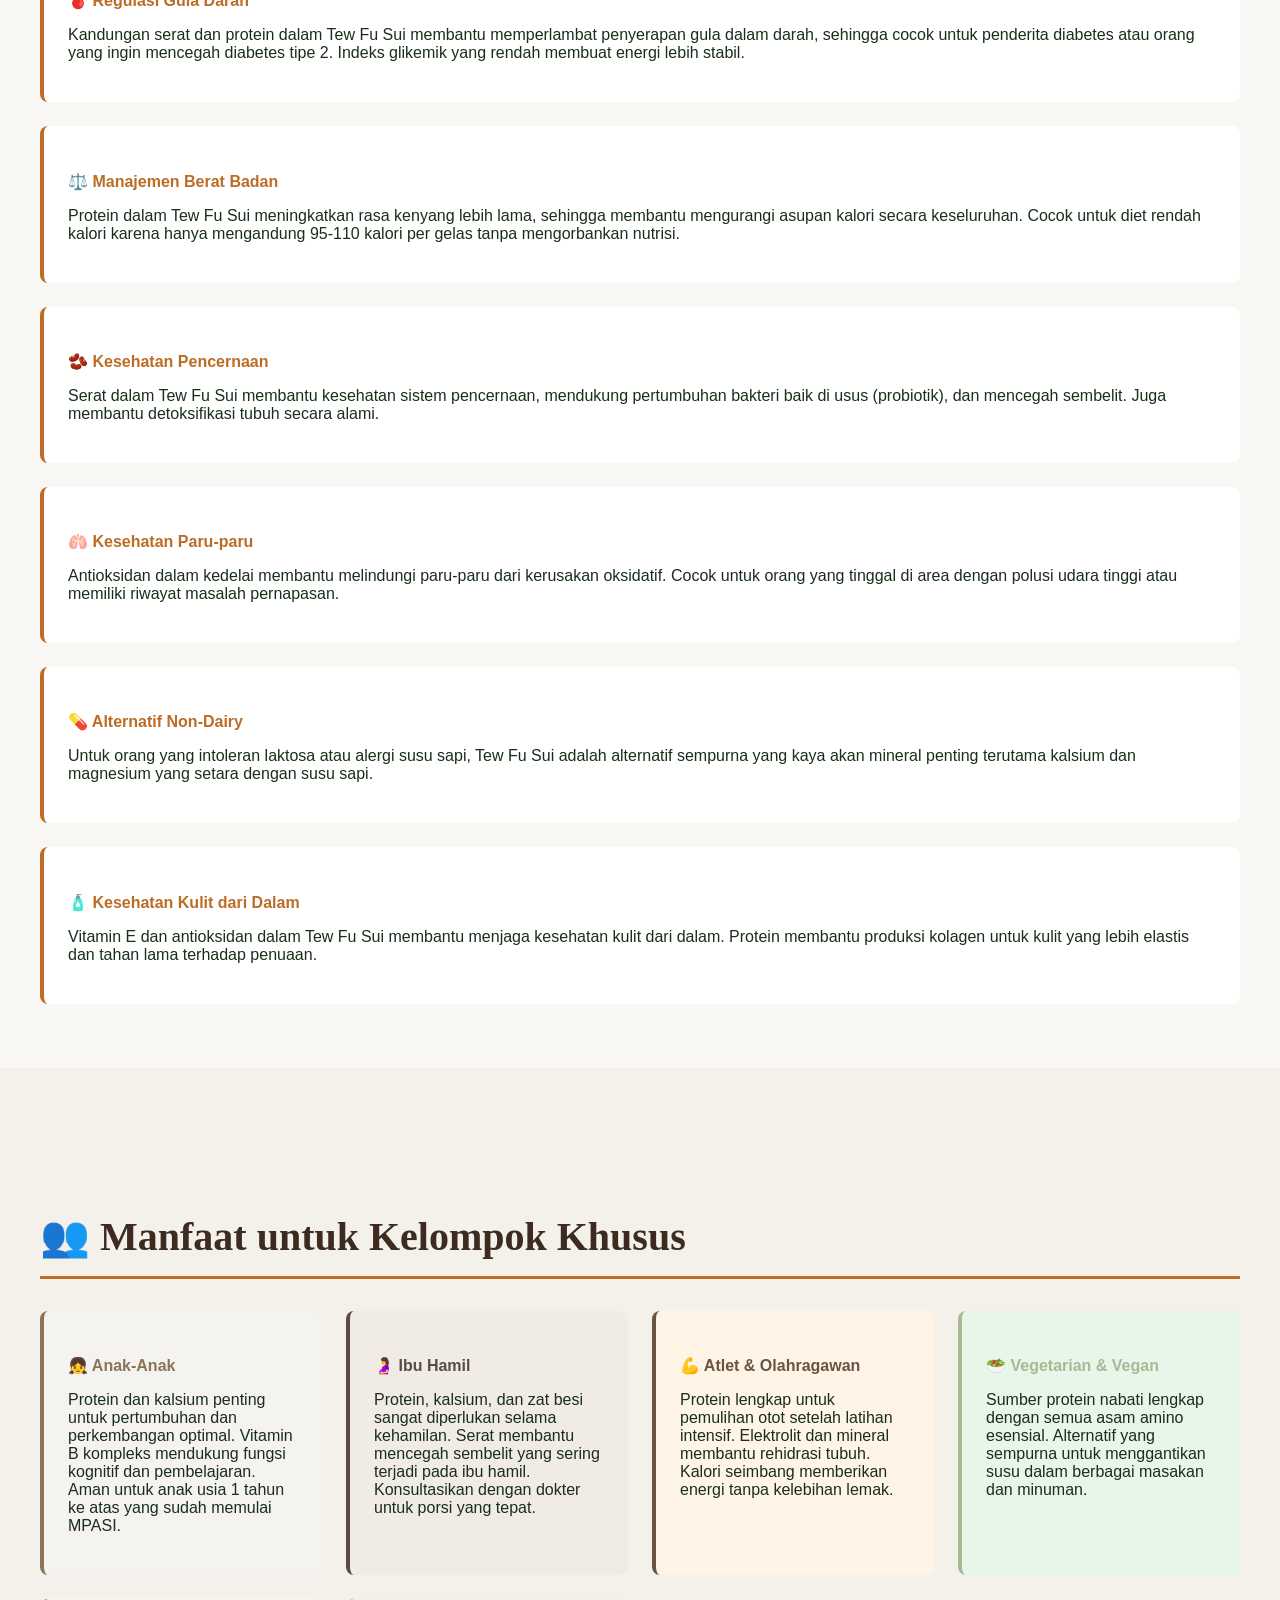
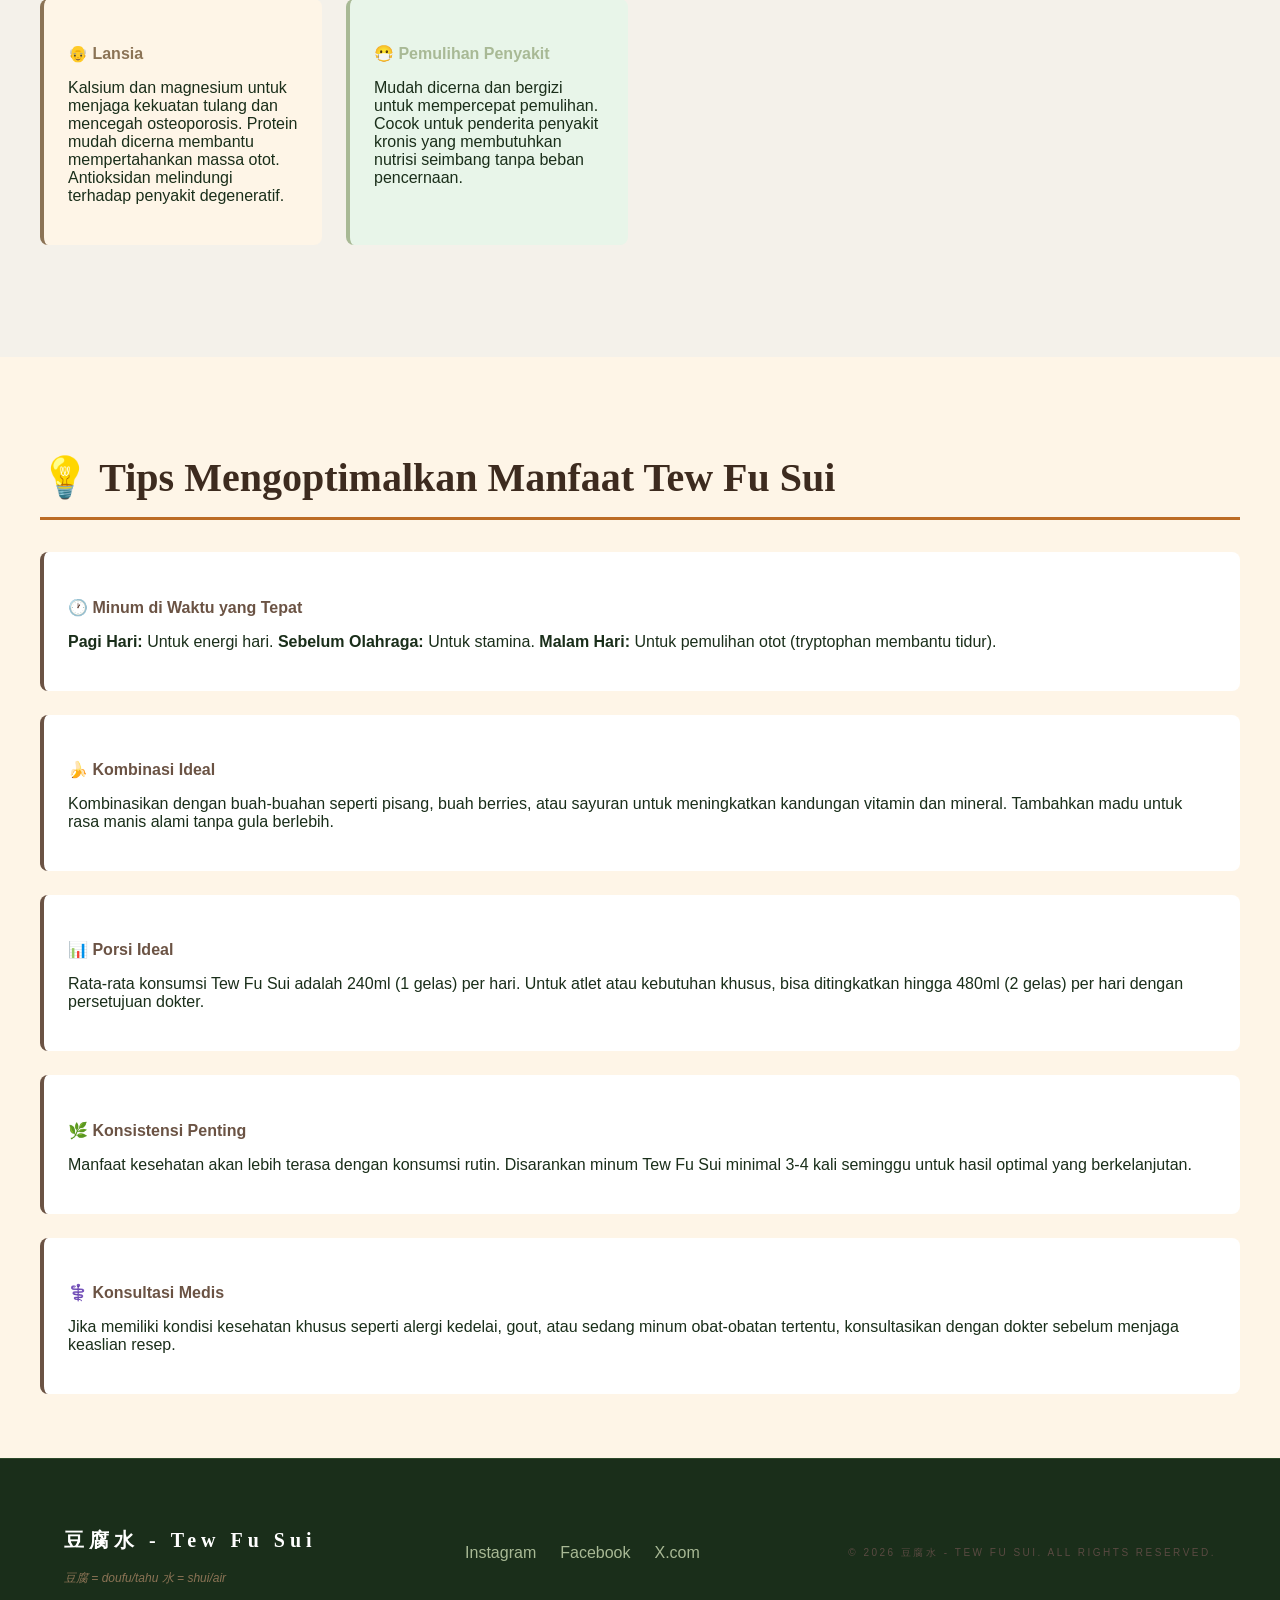
==== commit dcd92247: "theme cohesive" ====
--- a/benefits.html
+++ b/benefits.html
@@ -100,8 +100,8 @@
         <h2 style="font-size: 2.5rem; color: var(--earth-brown); border-bottom: 3px solid var(--accent-orange); padding-bottom: 1rem; margin-bottom: 2rem;">❤️ Manfaat Utama Tew Fu Sui</h2>
         
         <div style="display: grid; grid-template-columns: repeat(auto-fit, minmax(300px, 1fr)); gap: 2rem;">
-            <div style="background: white; padding: 2rem; border-radius: 0.5rem; box-shadow: 0 2px 8px rgba(0,0,0,0.1); border-top: 4px solid #ff6b6b;">
-                <h3 style="color: #ff6b6b; margin-bottom: 1rem; font-size: 1.3rem;">🫀 Kesehatan Jantung</h3>
+            <div style="background: white; padding: 2rem; border-radius: 0.5rem; box-shadow: 0 2px 8px rgba(0,0,0,0.1); border-top: 4px solid #9fb89f;">
+                <h3 style="color: #9fb89f; margin-bottom: 1rem; font-size: 1.3rem;">🫀 Kesehatan Jantung</h3>
                 <p>Tew Fu Sui mengandung asam lemak tak jenuh yang membantu menurunkan kolesterol LDL (kolesterol jahat). Protein kedelai dapat mengurangi tekanan darah dan meningkatkan kesehatan kardiovaskular secara keseluruhan. Minuman ini sangat baik untuk pencegahan penyakit jantung.</p>
                 <ul style="margin-top: 1rem; padding-left: 1.5rem;">
                     <li>Menurunkan kolesterol LDL</li>
@@ -110,8 +110,8 @@
                 </ul>
             </div>
 
-            <div style="background: white; padding: 2rem; border-radius: 0.5rem; box-shadow: 0 2px 8px rgba(0,0,0,0.1); border-top: 4px solid #4ecdc4;">
-                <h3 style="color: #4ecdc4; margin-bottom: 1rem; font-size: 1.3rem;">💪 Pembangunan Otot & Tulang</h3>
+            <div style="background: white; padding: 2rem; border-radius: 0.5rem; box-shadow: 0 2px 8px rgba(0,0,0,0.1); border-top: 4px solid #a8b995;">
+                <h3 style="color: #a8b995; margin-bottom: 1rem; font-size: 1.3rem;">💪 Pembangunan Otot & Tulang</h3>
                 <p>Dengan kandungan protein yang tinggi (8-10g per gelas), Tew Fu Sui sangat baik untuk membangun dan memperbaiki jaringan otot. Kombinasi protein dan mineral seperti kalsium dan magnesium memperkuat tulang dan mencegah osteoporosis.</p>
                 <ul style="margin-top: 1rem; padding-left: 1.5rem;">
                     <li>Sumber protein berkualitas tinggi</li>
@@ -120,8 +120,8 @@
                 </ul>
             </div>
 
-            <div style="background: white; padding: 2rem; border-radius: 0.5rem; box-shadow: 0 2px 8px rgba(0,0,0,0.1); border-top: 4px solid #95e1d3;">
-                <h3 style="color: #95e1d3; margin-bottom: 1rem; font-size: 1.3rem;">🧠 Kesehatan Otak</h3>
+            <div style="background: white; padding: 2rem; border-radius: 0.5rem; box-shadow: 0 2px 8px rgba(0,0,0,0.1); border-top: 4px solid #9fb89f;">
+                <h3 style="color: #9fb89f; margin-bottom: 1rem; font-size: 1.3rem;">🧠 Kesehatan Otak</h3>
                 <p>Asam amino seperti tryptophan dan phenylalanine dalam Tew Fu Sui membantu produksi neurotransmitter yang penting untuk fungsi kognitif. Magnesium mendukung kesehatan saraf dan membantu mengurangi kecemasan serta stress.</p>
                 <ul style="margin-top: 1rem; padding-left: 1.5rem;">
                     <li>Meningkatkan fokus dan konsentrasi</li>
@@ -130,8 +130,8 @@
                 </ul>
             </div>
 
-            <div style="background: white; padding: 2rem; border-radius: 0.5rem; box-shadow: 0 2px 8px rgba(0,0,0,0.1); border-top: 4px solid #a8edea;">
-                <h3 style="color: #a8edea; margin-bottom: 1rem; font-size: 1.3rem;">⚡ Energi & Stamina</h3>
+            <div style="background: white; padding: 2rem; border-radius: 0.5rem; box-shadow: 0 2px 8px rgba(0,0,0,0.1); border-top: 4px solid #a8b995;">
+                <h3 style="color: #a8b995; margin-bottom: 1rem; font-size: 1.3rem;">⚡ Energi & Stamina</h3>
                 <p>Karbohidrat dan protein dalam Tew Fu Sui memberikan energi yang stabil dan bertahan lama. Cocok diminum di pagi hari untuk memulai hari dengan penuh semangat atau sebelum berolahraga untuk meningkatkan stamina.</p>
                 <ul style="margin-top: 1rem; padding-left: 1.5rem;">
                     <li>Energi tahan lama tanpa lonjakan gula darah</li>
@@ -140,8 +140,8 @@
                 </ul>
             </div>
 
-            <div style="background: white; padding: 2rem; border-radius: 0.5rem; box-shadow: 0 2px 8px rgba(0,0,0,0.1); border-top: 4px solid #ffd89b;">
-                <h3 style="color: #ffd89b; margin-bottom: 1rem; font-size: 1.3rem;">🔒 Sistem Imun & Antioksidan</h3>
+            <div style="background: white; padding: 2rem; border-radius: 0.5rem; box-shadow: 0 2px 8px rgba(0,0,0,0.1); border-top: 4px solid #d4c9b8;">
+                <h3 style="color: #d4c9b8; margin-bottom: 1rem; font-size: 1.3rem;">🔒 Sistem Imun & Antioksidan</h3>
                 <p>Kedelai mengandung isoflavon dan polifenol yang merupakan antioksidan kuat untuk melawan radikal bebas. Vitamin E dan mineral seperti zinc mendukung sistem kekebalan tubuh dan melindungi sel dari kerusakan oksidatif.</p>
                 <ul style="margin-top: 1rem; padding-left: 1.5rem;">
                     <li>Melawan radikal bebas penyebab kanker</li>
@@ -150,8 +150,8 @@
                 </ul>
             </div>
 
-            <div style="background: white; padding: 2rem; border-radius: 0.5rem; box-shadow: 0 2px 8px rgba(0,0,0,0.1); border-top: 4px solid #ffb6b9;">
-                <h3 style="color: #ffb6b9; margin-bottom: 1rem; font-size: 1.3rem;">👩 Kesehatan Wanita</h3>
+            <div style="background: white; padding: 2rem; border-radius: 0.5rem; box-shadow: 0 2px 8px rgba(0,0,0,0.1); border-top: 4px solid #ede7e1;">
+                <h3 style="color: #ede7e1; margin-bottom: 1rem; font-size: 1.3rem;">👩 Kesehatan Wanita</h3>
                 <p>Isoflavon dalam kedelai memiliki efek fitoestrogen yang dapat membantu meringankan gejala menopause seperti hot flushes dan mood swings. Juga membantu menjaga kesehatan tulang dan mengurangi risiko osteoporosis pada wanita.</p>
                 <ul style="margin-top: 1rem; padding-left: 1.5rem;">
                     <li>Meringankan gejala menopause</li>
@@ -206,65 +206,65 @@
         <h2 style="font-size: 2.5rem; color: var(--earth-brown); border-bottom: 3px solid var(--accent-orange); padding-bottom: 1rem; margin-bottom: 2rem;">👥 Manfaat untuk Kelompok Khusus</h2>
         
         <div style="display: grid; grid-template-columns: repeat(auto-fit, minmax(280px, 1fr)); gap: 1.5rem;">
-            <div style="background: #e3f2fd; padding: 1.5rem; border-radius: 0.5rem; border-left: 4px solid #1976d2;">
-                <h4 style="color: #1976d2; margin-bottom: 0.5rem;">👧 Anak-Anak</h4>
+            <div style="background: #f4f3f0; padding: 1.5rem; border-radius: 0.5rem; border-left: 4px solid #8b7355;">
+                <h4 style="color: #8b7355; margin-bottom: 0.5rem;">👧 Anak-Anak</h4>
                 <p>Protein dan kalsium penting untuk pertumbuhan dan perkembangan optimal. Vitamin B kompleks mendukung fungsi kognitif dan pembelajaran. Aman untuk anak usia 1 tahun ke atas yang sudah memulai MPASI.</p>
             </div>
 
-            <div style="background: #f3e5f5; padding: 1.5rem; border-radius: 0.5rem; border-left: 4px solid #7b1fa2;">
-                <h4 style="color: #7b1fa2; margin-bottom: 0.5rem;">🤰 Ibu Hamil</h4>
+            <div style="background: #f0ebe5; padding: 1.5rem; border-radius: 0.5rem; border-left: 4px solid #5a4a42;">
+                <h4 style="color: #5a4a42; margin-bottom: 0.5rem;">🤰 Ibu Hamil</h4>
                 <p>Protein, kalsium, dan zat besi sangat diperlukan selama kehamilan. Serat membantu mencegah sembelit yang sering terjadi pada ibu hamil. Konsultasikan dengan dokter untuk porsi yang tepat.</p>
             </div>
 
-            <div style="background: #fceeeb; padding: 1.5rem; border-radius: 0.5rem; border-left: 4px solid #d84315;">
-                <h4 style="color: #d84315; margin-bottom: 0.5rem;">💪 Atlet & Olahragawan</h4>
+            <div style="background: #fef5e7; padding: 1.5rem; border-radius: 0.5rem; border-left: 4px solid #6b5344;">
+                <h4 style="color: #6b5344; margin-bottom: 0.5rem;">💪 Atlet & Olahragawan</h4>
                 <p>Protein lengkap untuk pemulihan otot setelah latihan intensif. Elektrolit dan mineral membantu rehidrasi tubuh. Kalori seimbang memberikan energi tanpa kelebihan lemak.</p>
             </div>
 
-            <div style="background: #e8f5e9; padding: 1.5rem; border-radius: 0.5rem; border-left: 4px solid #388e3c;">
-                <h4 style="color: #388e3c; margin-bottom: 0.5rem;">🥗 Vegetarian & Vegan</h4>
+            <div style="background: #e8f5e9; padding: 1.5rem; border-radius: 0.5rem; border-left: 4px solid #a8b995;">
+                <h4 style="color: #a8b995; margin-bottom: 0.5rem;">🥗 Vegetarian & Vegan</h4>
                 <p>Sumber protein nabati lengkap dengan semua asam amino esensial. Alternatif yang sempurna untuk menggantikan susu dalam berbagai masakan dan minuman.</p>
             </div>
 
-            <div style="background: #fff3e0; padding: 1.5rem; border-radius: 0.5rem; border-left: 4px solid #f57c00;">
-                <h4 style="color: #f57c00; margin-bottom: 0.5rem;">👴 Lansia</h4>
+            <div style="background: #fef5e7; padding: 1.5rem; border-radius: 0.5rem; border-left: 4px solid #8b7355;">
+                <h4 style="color: #8b7355; margin-bottom: 0.5rem;">👴 Lansia</h4>
                 <p>Kalsium dan magnesium untuk menjaga kekuatan tulang dan mencegah osteoporosis. Protein mudah dicerna membantu mempertahankan massa otot. Antioksidan melindungi terhadap penyakit degeneratif.</p>
             </div>
 
-            <div style="background: #f1f8e9; padding: 1.5rem; border-radius: 0.5rem; border-left: 4px solid #689f38;">
-                <h4 style="color: #689f38; margin-bottom: 0.5rem;">😷 Pemulihan Penyakit</h4>
+            <div style="background: #e8f5e9; padding: 1.5rem; border-radius: 0.5rem; border-left: 4px solid #a8b995;">
+                <h4 style="color: #a8b995; margin-bottom: 0.5rem;">😷 Pemulihan Penyakit</h4>
                 <p>Mudah dicerna dan bergizi untuk mempercepat pemulihan. Cocok untuk penderita penyakit kronis yang membutuhkan nutrisi seimbang tanpa beban pencernaan.</p>
             </div>
         </div>
     </section>
 
     <!-- Tips Mengoptimalkan Manfaat -->
-    <section style="padding: 4rem 1.5rem; background-color: #fff3e0;">
+    <section style="padding: 4rem 1.5rem; background-color: #fef5e7;">
         <h2 style="font-size: 2.5rem; color: var(--earth-brown); border-bottom: 3px solid var(--accent-orange); padding-bottom: 1rem; margin-bottom: 2rem; max-width: 1200px; margin-left: auto; margin-right: auto;">💡 Tips Mengoptimalkan Manfaat Tew Fu Sui</h2>
         
         <div style="max-width: 1200px; margin: 0 auto; display: grid; gap: 1.5rem;">
-            <div style="background: white; padding: 1.5rem; border-radius: 0.5rem; border-left: 4px solid #8B4513;">
-                <h4 style="color: #8B4513; margin-bottom: 0.5rem;">🕐 Minum di Waktu yang Tepat</h4>
+            <div style="background: white; padding: 1.5rem; border-radius: 0.5rem; border-left: 4px solid #6b5344;">
+                <h4 style="color: #6b5344; margin-bottom: 0.5rem;">🕐 Minum di Waktu yang Tepat</h4>
                 <p><strong>Pagi Hari:</strong> Untuk energi hari. <strong>Sebelum Olahraga:</strong> Untuk stamina. <strong>Malam Hari:</strong> Untuk pemulihan otot (tryptophan membantu tidur).</p>
             </div>
 
-            <div style="background: white; padding: 1.5rem; border-radius: 0.5rem; border-left: 4px solid #8B4513;">
-                <h4 style="color: #8B4513; margin-bottom: 0.5rem;">🍌 Kombinasi Ideal</h4>
+            <div style="background: white; padding: 1.5rem; border-radius: 0.5rem; border-left: 4px solid #6b5344;">
+                <h4 style="color: #6b5344; margin-bottom: 0.5rem;">🍌 Kombinasi Ideal</h4>
                 <p>Kombinasikan dengan buah-buahan seperti pisang, buah berries, atau sayuran untuk meningkatkan kandungan vitamin dan mineral. Tambahkan madu untuk rasa manis alami tanpa gula berlebih.</p>
             </div>
 
-            <div style="background: white; padding: 1.5rem; border-radius: 0.5rem; border-left: 4px solid #8B4513;">
-                <h4 style="color: #8B4513; margin-bottom: 0.5rem;">📊 Porsi Ideal</h4>
+            <div style="background: white; padding: 1.5rem; border-radius: 0.5rem; border-left: 4px solid #6b5344;">
+                <h4 style="color: #6b5344; margin-bottom: 0.5rem;">📊 Porsi Ideal</h4>
                 <p>Rata-rata konsumsi Tew Fu Sui adalah 240ml (1 gelas) per hari. Untuk atlet atau kebutuhan khusus, bisa ditingkatkan hingga 480ml (2 gelas) per hari dengan persetujuan dokter.</p>
             </div>
 
-            <div style="background: white; padding: 1.5rem; border-radius: 0.5rem; border-left: 4px solid #8B4513;">
-                <h4 style="color: #8B4513; margin-bottom: 0.5rem;">🌿 Konsistensi Penting</h4>
+            <div style="background: white; padding: 1.5rem; border-radius: 0.5rem; border-left: 4px solid #6b5344;">
+                <h4 style="color: #6b5344; margin-bottom: 0.5rem;">🌿 Konsistensi Penting</h4>
                 <p>Manfaat kesehatan akan lebih terasa dengan konsumsi rutin. Disarankan minum Tew Fu Sui minimal 3-4 kali seminggu untuk hasil optimal yang berkelanjutan.</p>
             </div>
 
-            <div style="background: white; padding: 1.5rem; border-radius: 0.5rem; border-left: 4px solid #8B4513;">
-                <h4 style="color: #8B4513; margin-bottom: 0.5rem;">⚕️ Konsultasi Medis</h4>
+            <div style="background: white; padding: 1.5rem; border-radius: 0.5rem; border-left: 4px solid #6b5344;">
+                <h4 style="color: #6b5344; margin-bottom: 0.5rem;">⚕️ Konsultasi Medis</h4>
                 <p>Jika memiliki kondisi kesehatan khusus seperti alergi kedelai, gout, atau sedang minum obat-obatan tertentu, konsultasikan dengan dokter sebelum menjaga keaslian resep.</p>
             </div>
         </div>
--- a/index.css
+++ b/index.css
@@ -316,7 +316,7 @@
 }
 
 .about-text {
-  color: #374151;
+  color: #5a4a42;
   line-height: 1.625;
   margin-bottom: 1.5rem;
 }
@@ -392,7 +392,7 @@
 }
 
 .menu-card {
-  background-color: #243a24;
+  background-color: #2d4a2b;
   padding: 1rem;
   border-radius: 0.75rem;
   box-shadow: 0 10px 15px -3px rgba(0, 0, 0, 0.1), 0 4px 6px -2px rgba(0, 0, 0, 0.05);
@@ -418,7 +418,7 @@
 }
 
 .menu-item-desc {
-  color: #9ca3af;
+  color: #a8b995;
   font-size: 0.875rem;
   margin-bottom: 1rem;
   font-style: italic;
@@ -524,7 +524,7 @@
   width: 100%;
   padding: 0.75rem;
   background-color: transparent;
-  border-bottom: 1px solid #d1d5db;
+  border-bottom: 1px solid #d4c9b8;
   outline: none;
   transition: border-color 0.3s;
 }
@@ -570,7 +570,7 @@
   background-color: #1a2e1a;
   color: white;
   padding: 3rem 1.5rem;
-  border-top: 1px solid #243a24;
+  border-top: 1px solid #2d4a2b;
 }
 
 .footer-container {
@@ -609,7 +609,7 @@
 
 .footer-desc {
   font-size: 0.75rem;
-  color: #6b7280;
+  color: #8b7355;
   font-style: italic;
   max-width: 20rem;
 }
@@ -620,7 +620,7 @@
 }
 
 .footer-link {
-  color: #9ca3af;
+  color: #a8b995;
   transition: color 0.3s ease;
   text-decoration: none;
 }
@@ -639,7 +639,7 @@
   font-size: 10px;
   text-transform: uppercase;
   letter-spacing: 0.25em;
-  color: #4b5563;
+  color: #5a4a42;
 }
 
 @media (min-width: 768px) {
